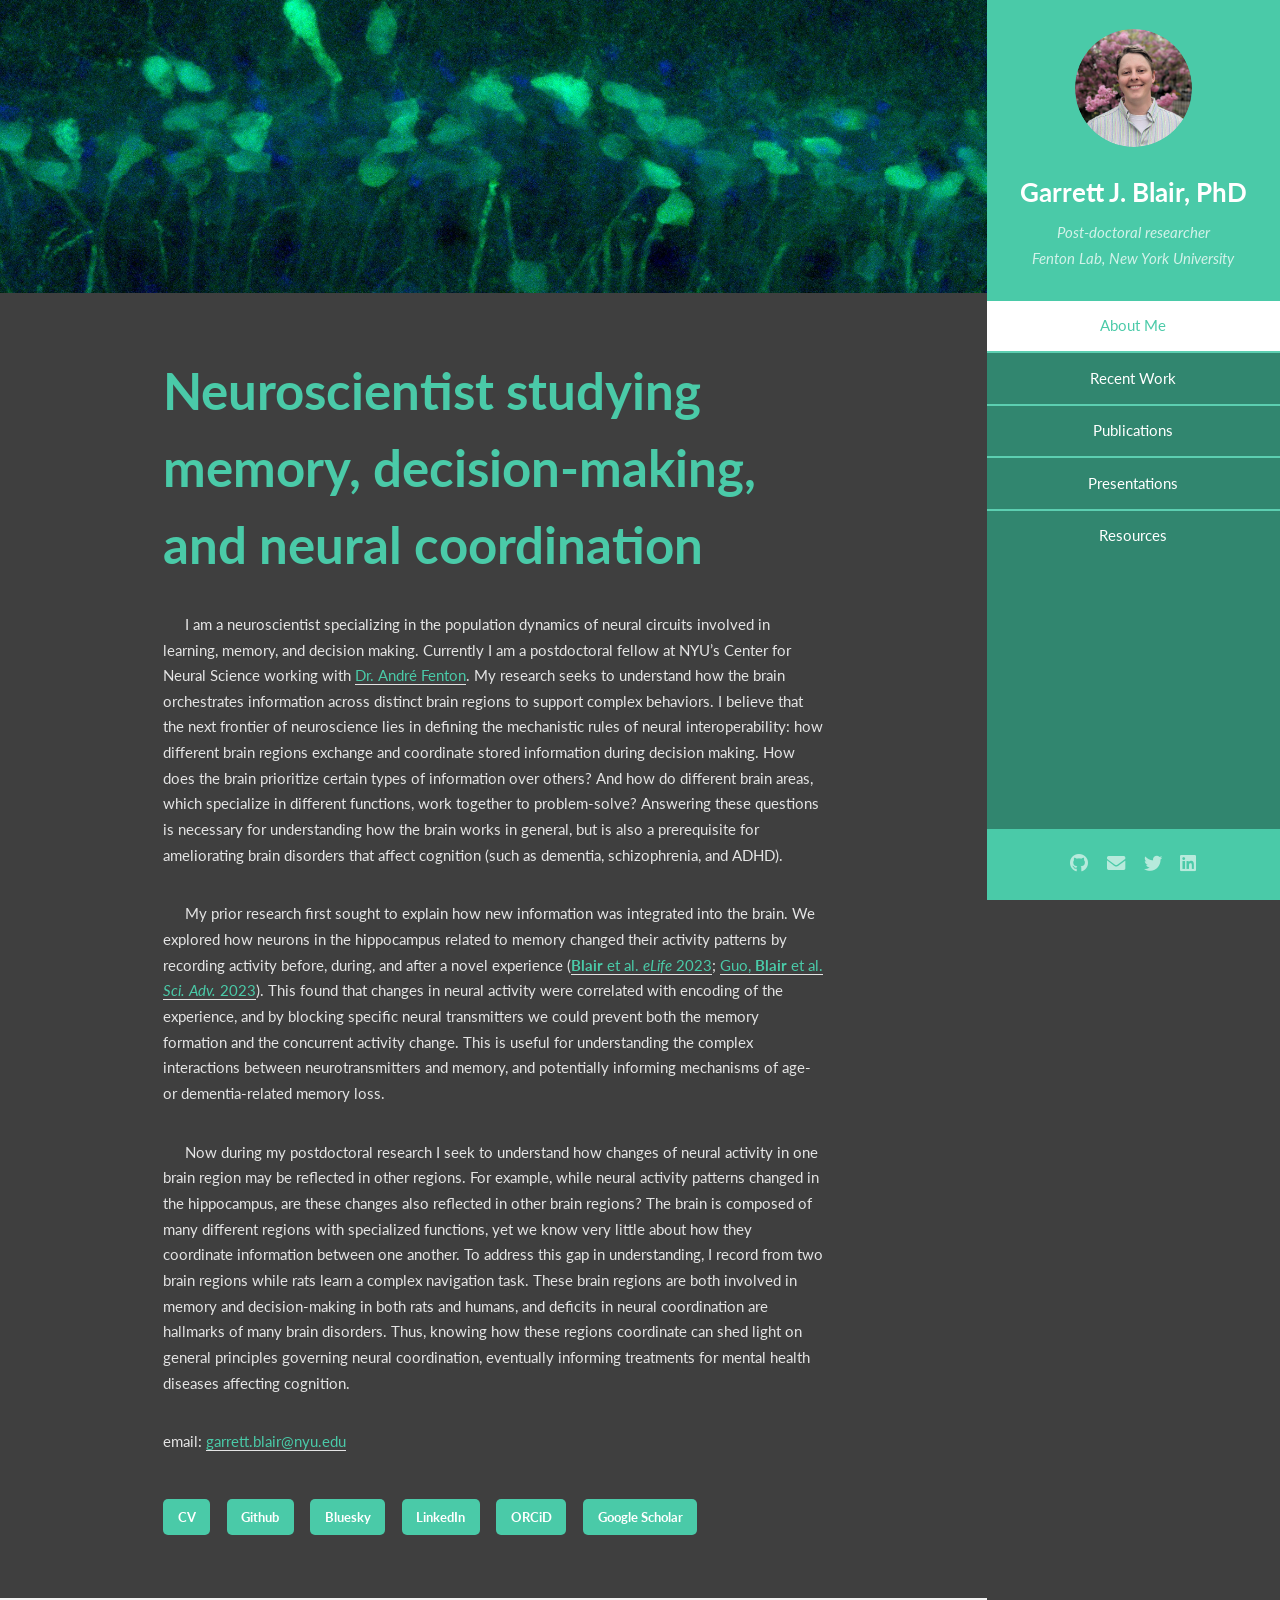
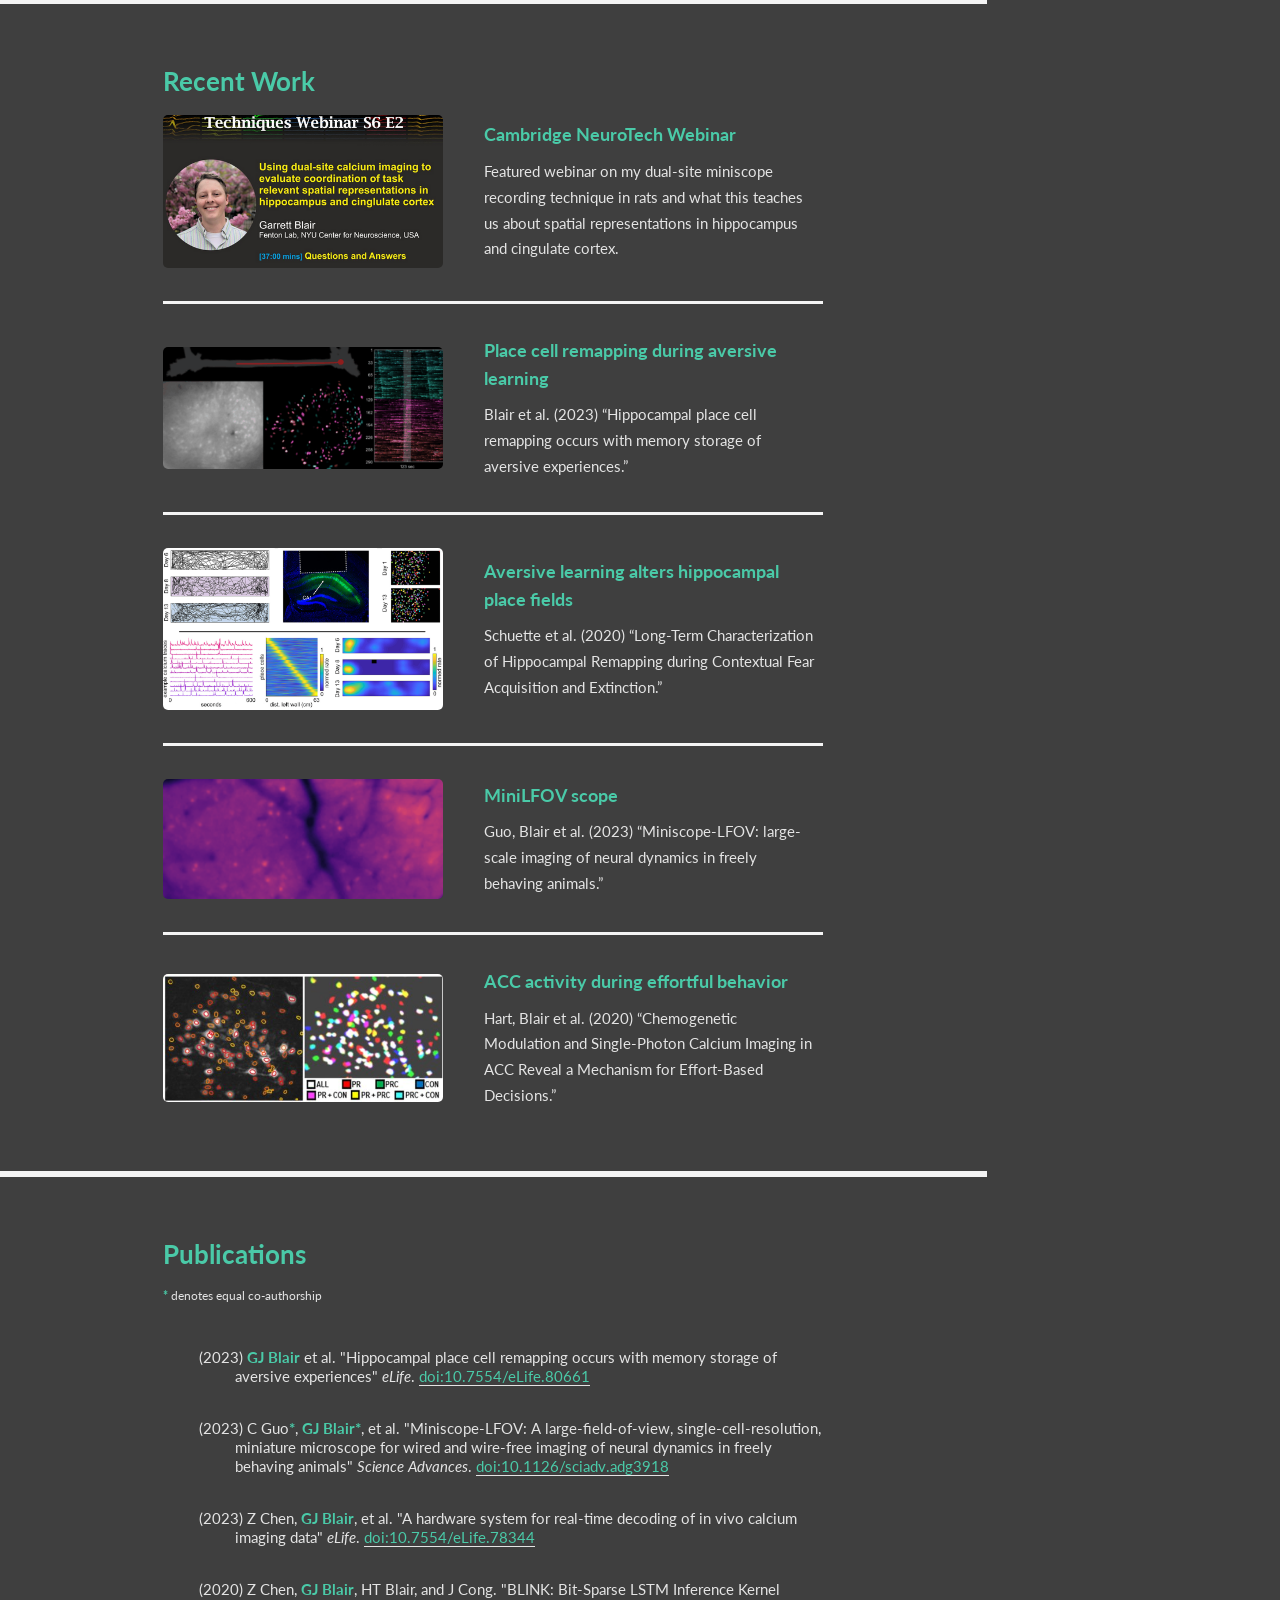
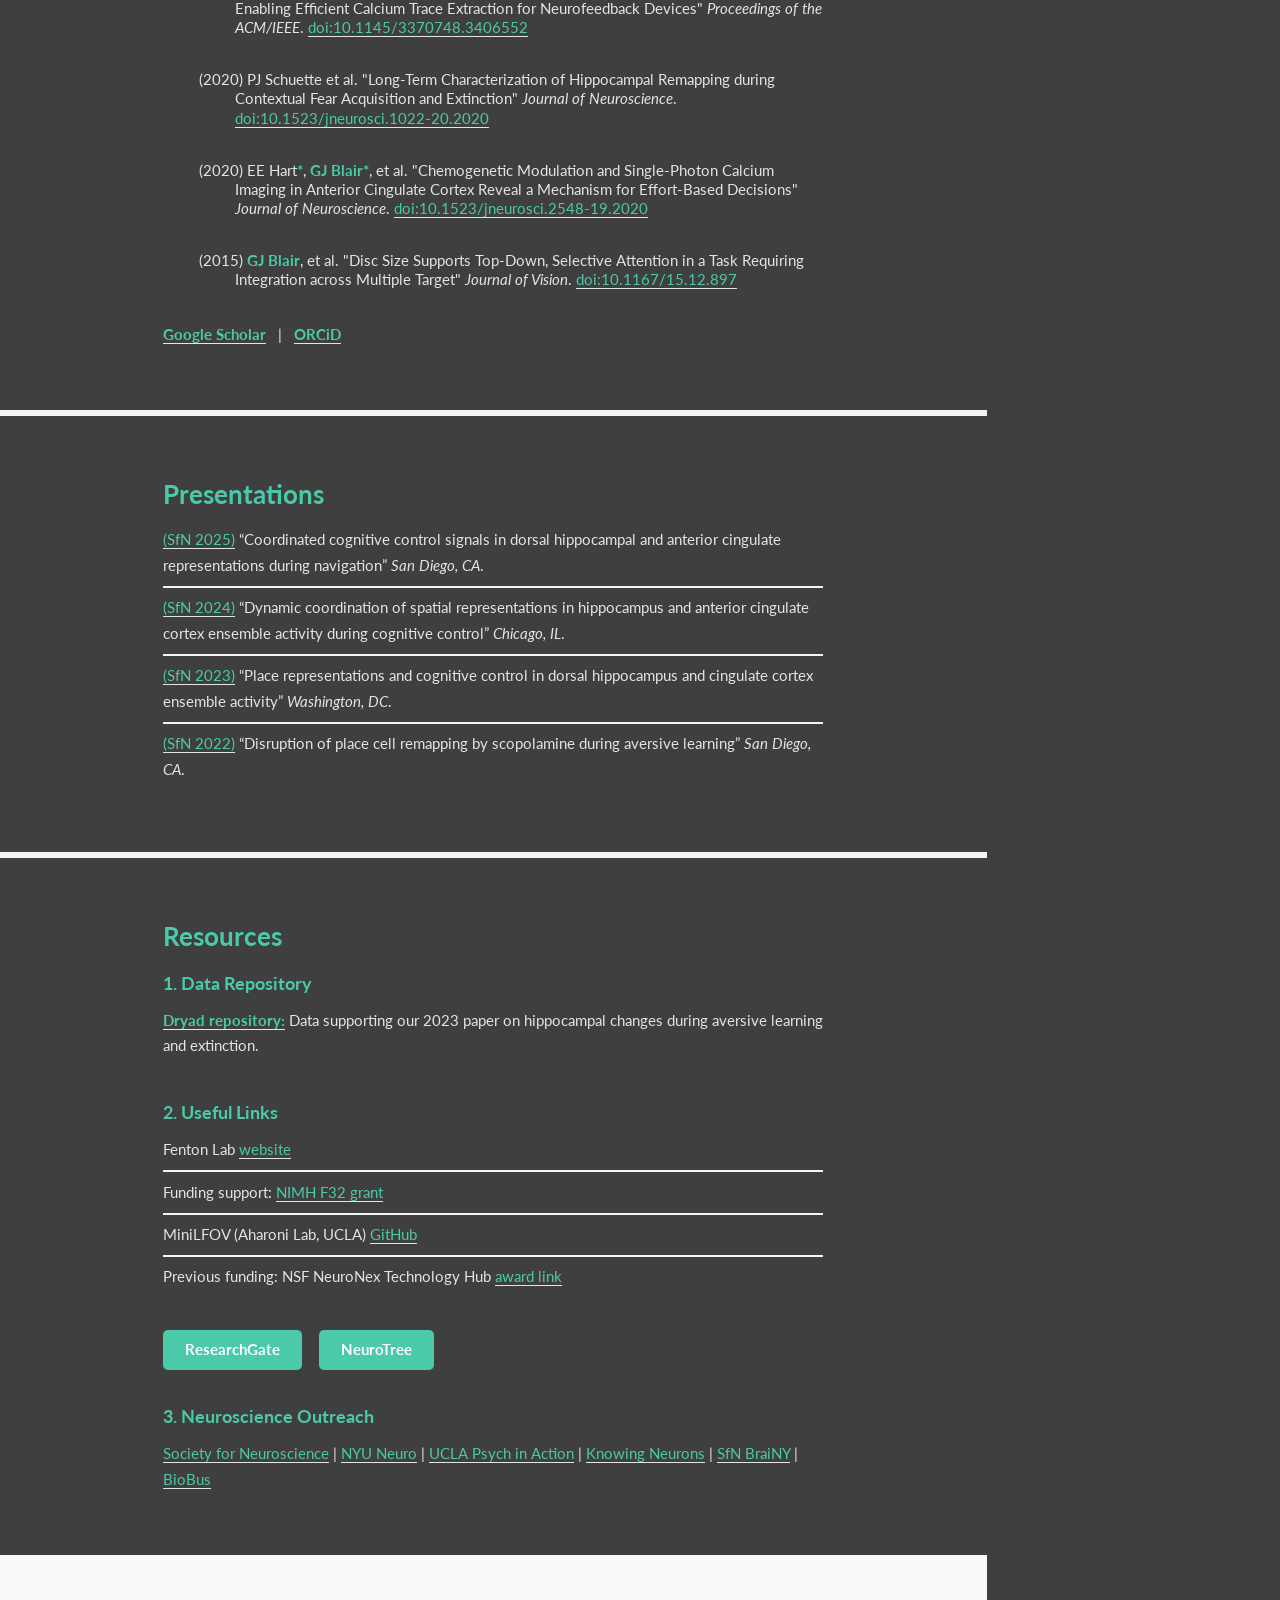
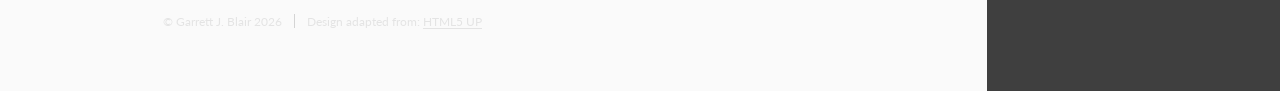
==== index.html @ a1fad5c3 "Updated into section" ====
<!DOCTYPE HTML>
<!--
	Read Only by HTML5 UP
	html5up.net | @ajlkn
	Free for personal and commercial use under the CCA 3.0 license (html5up.net/license)
-->
<html>
	<head>
		<title>Garrett Blair</title>
		<meta charset="utf-8" />
		<meta name="viewport" content="width=device-width, initial-scale=1, user-scalable=no" />
		<link rel="shortcut icon" type="image/png" href="images/favs/favicon.png" />
		<link rel="stylesheet" href="assets/css/main.css" />
		<script async src="https://www.googletagmanager.com/gtag/js?id=G-YWKSNGBS6G"></script>
		<script>
			window.dataLayer = window.dataLayer || [];
			function gtag() { dataLayer.push(arguments); }
			gtag('js', new Date());
			gtag('config', 'G-YWKSNGBS6G');
		</script>
        <style>
            body { background-color: #000000 !important; }
            nav { background-color: #31866f !important; }
            #wrapper { background-color: #3f3f3f !important; }
            body, p, li { color: #e4e4e4; } /* body text */
            /* a { color: #42b394; }  links */
            strong, b, a { color: #4acaa8; }  /* bolds */
            h1, h2, h3, h4, h5, h6 { color: #4acaa8; }  /* headings */
        </style>
	</head>
	<body class="is-preload">

		<!-- Header -->
			<section id="header">
				<header>
					<span class="image avatar"><img src="images/GB portrait 2024.jpg" alt="Garrett Blair portrait" /></span>
					<h1 id="logo"><a href="#">Garrett J. Blair, PhD</a></h1>
					<p>Post-doctoral researcher<br />
					Fenton Lab, New York University</p>
				</header>
				<nav id="nav">
					<ul>
						<li><a href="#one" class="active">About Me</a></li>
						<li><a href="#two">Recent Work</a></li>
						<li><a href="#three">Publications</a></li>
						<li><a href="#four">Presentations</a></li>
						<li><a href="#five">Resources</a></li>
					</ul>
				</nav>
				<footer>
					<ul class="icons">
						<li><a rel="me" href="https://github.com/GarrettBlair" class="icon brands fa-github"><span class="label">Github</span></a></li>
						<li><a rel="me" href="mailto:garrett.blair@nyu.edu" class="icon solid fa-envelope"><span class="label">Email</span></a></li>
						<li><a rel="me" href="https://bsky.app/profile/garrettblair.bsky.social" class="icon brands fa-twitter"><span class="label">Bluesky</span></a></li>
						<li><a rel="me" href="https://www.linkedin.com/in/garrett-blair-98323949/" class="icon brands fa-linkedin"><span class="label">LinkedIn</span></a></li>
					</ul>
				</footer>
			</section>

		<!-- Wrapper -->
			<div id="wrapper">
				<!-- Main -->
					<div id="main">
						<!-- One -->
							<section id="zero">
								<div class="image main" data-position="center">
									<img src="images/bg_mobile.jpg" alt="pretty histo image" />
								</div>
								<div class="container", id="one">
									<header class="major">
										<h2>Neuroscientist studying memory, decision-making, and neural coordination</h2>
									</header>
									<!-- <p>
										I am a postdoctoral fellow at NYU’s Center for Neural Science working with
										<a href="https://as.nyu.edu/faculty/andre-fenton.html">Dr. Andr&eacute; Fenton</a>.
										I received a B.S. in Cognitive Science and a B.A. in Spanish Literature from UC Irvine in 2015.
										I then earned my PhD in Psychology from UCLA (2021) working with
										<a href="https://www.psych.ucla.edu/faculty-page/tadblair/">Dr. Tad Blair</a>,
										where I pioneered calcium imaging applications in hippocampus
										(<a target="_blank" href="https://doi.org/10.7554/eLife.80661"><b>Blair</b> et al. <em>eLife</em> 2023</a>;
										<a target="_blank" href="https://doi.org/10.1126/sciadv.adg3918">Guo, <b>Blair</b> et al. <em>Sci. Adv.</em> 2023</a>)
										and anterior cingulate cortex
										(<a target="_blank" href="https://doi.org/10.1523/jneurosci.2548-19.2020">Hart, <b>Blair</b> et al. <em>JNeuro.</em> 2020</a>)
										of freely behaving rats to study learning, memory, and decision-making.
									</p>
									<p>
										During postdoctoral research, I study how the hippocampus and cingulate cortex collectively
										represent task-relevant information by recording from both regions during spatial navigation tasks.
										Current research is supported by my <a href="https://reporter.nih.gov/search/H2fOeGnAIU-FCxfvUIRiIA/projects" target="_blank">NIH F32 NRSA</a> fellowship.
										Outside the lab, I enjoy cooking with my wife, exploring New York on walks with our dog,
										video games, hip-hop, and sci-fi.
									</p> -->
									<p>
										&emsp;&emsp;I am a neuroscientist specializing in the population dynamics of neural circuits involved in learning, memory, and decision making. 
										Currently I am a postdoctoral fellow at NYU’s Center for Neural Science working with
										<a href="https://as.nyu.edu/faculty/andre-fenton.html">Dr. Andr&eacute; Fenton</a>. 
										My research seeks to understand how the brain orchestrates information across distinct brain regions to support complex behaviors. 
										I believe that the next frontier of neuroscience lies in defining the mechanistic rules of neural interoperability: 
										how different brain regions exchange and coordinate stored information during decision making. 
										How does the brain prioritize certain types of information over others? And how do different brain areas, which specialize in different functions, 
										work together to problem-solve? Answering these questions is necessary for understanding how the brain works in general, 
										but is also a prerequisite for ameliorating brain disorders that affect cognition (such as dementia, schizophrenia, and ADHD). 
									</p>
									<p>
										&emsp;&emsp;My prior research first sought to explain how new information was integrated into the brain. 
										We explored how neurons in the hippocampus related to memory changed their activity patterns by recording activity before, during, 
										and after a novel experience (<a target="_blank" href="https://doi.org/10.7554/eLife.80661"><b>Blair</b> et al. <em>eLife</em> 2023</a>;
										<a target="_blank" href="https://doi.org/10.1126/sciadv.adg3918">Guo, <b>Blair</b> et al. <em>Sci. Adv.</em> 2023</a>). 
										This found that changes in neural activity were correlated with encoding of the experience, 
										and by blocking specific neural transmitters we could prevent both the memory formation and the concurrent activity change. 
										This is useful for understanding the complex interactions between neurotransmitters and memory, and potentially informing mechanisms of age- or dementia-related memory loss.
									</p>
									<p>
										&emsp;&emsp;Now during my postdoctoral research I seek to understand how changes of neural activity in one brain region may be reflected in other regions. 
										For example, while neural activity patterns changed in the hippocampus, are these changes also reflected in other brain regions? 
										The brain is composed of many different regions with specialized functions, yet we know very little about how they coordinate information between one another. 
										To address this gap in understanding, I record from two brain regions while rats learn a complex navigation task. 
										These brain regions are both involved in memory and decision-making in both rats and humans, and deficits in neural coordination are hallmarks of many brain disorders. 
										Thus, knowing how these regions coordinate can shed light on general principles governing neural coordination, 
										eventually informing treatments for mental health diseases affecting cognition.
									</p>
									<p>
                                        <ul class="icons">
                                            <!-- <li><a rel="me" href="https://github.com/GarrettBlair" class="icon brands fa-github"><span class="label">Github</span></a></li> -->
                                            <!-- <li><a rel="me" href="mailto:garrett.blair@nyu.edu" class="icon solid fa-envelope"><span class="label">Email</span></a></li> -->
                                            <!-- <li><a rel="me" href="https://bsky.app/profile/garrettblair.bsky.social" class="icon brands fa-twitter"><span class="label">Bluesky</span></a></li> -->
                                            email:  <a href="mailto:garrett.blair@nyu.edu">garrett.blair@nyu.edu</a>
                                        </ul>
                                        
                                    </p>
									<ul class="actions contact-actions">
										<li><a href="docs/GJB CV.pdf" class="button primary">CV</a></li>
										<li><a href="https://github.com/GarrettBlair" class="button primary">Github</a></li>
										<li><a href="https://bsky.app/profile/garrettblair.bsky.social" class="button primary">Bluesky</a></li>
										<li><a href="https://www.linkedin.com/in/garrett-blair-98323949/" class="button primary">LinkedIn</a></li>
										<li><a href="https://orcid.org/0000-0003-2724-8914" class="button primary">ORCiD</a></li>
										<!-- <li><a href="https://www.researchgate.net/profile/Garrett-Blair-2" class="button primary">ResearchGate</a></li> -->
										<!-- <li><a href="https://neurotree.org/beta/peopleinfo.php?pid=865145" class="button primary">NeuroTree</a></li> -->
                                        <li><a href="https://scholar.google.com/citations?hl=en&user=xh8QoIEAAAAJ" class="button primary">Google Scholar</a></li>
									</ul>
									<p></p>
								</div>
							</section>
						<!-- Two -->
							<section id="two">
								<div class="container">
									<h3>Recent Work</h3>
									<!-- <p>Recent things I've done:</p> -->
									<div class="features">
										<article>
											<a target="_blank" href="https://neurons.cambridgeneurotech.com/webinars/s6e2" class="image"><img src="images/thumbs/CNT_webinar.png" alt="Cambeidge Neuro link" /></a>
											<div class="inner">
												<h4><a target="_blank" href="https://neurons.cambridgeneurotech.com/webinars/s6e2">Cambridge NeuroTech Webinar</a></h4>
												<p>Featured webinar on my dual-site miniscope recording technique in rats and what this teaches us about spatial representations in hippocampus and cingulate cortex.</p>
											</div> <p></p>
										</article>
										<article>
											<a target="_blank" href="https://doi.org/10.7554/eLife.80661" class="image"><img src="images/thumbs/Blair2022_demo.gif" alt="Place cell remapping" /></a>
											<div class="inner">
												<h4><a target="_blank" href="https://doi.org/10.7554/eLife.80661">Place cell remapping during aversive learning</a></h4>
												<p>Blair et al. (2023) “Hippocampal place cell remapping occurs with memory storage of aversive experiences.”</p>
											</div> <p></p>
										</article>
										<article>
											<a target="_blank" href="https://www.jneurosci.org/content/40/43/8329" class="image"><img src="images/thumbs/Schuette 2020.png" alt="Schuette et al. 2020" /></a>
											<div class="inner">
												<h4><a target="_blank" href="https://www.jneurosci.org/content/40/43/8329">Aversive learning alters hippocampal place fields</a></h4>
												<p>Schuette et al. (2020) “Long-Term Characterization of Hippocampal Remapping during Contextual Fear Acquisition and Extinction.”</p>
											</div> <p></p>
										</article>
										<article>
											<a target="_blank" href="https://doi.org/10.1126/sciadv.adg3918" class="image"><img src="images/thumbs/lfov_m2.gif" alt="MiniLFOV scope" /></a>
											<div class="inner">
												<h4><a target="_blank" href="https://doi.org/10.1126/sciadv.adg3918">MiniLFOV scope</a></h4>
												<p>Guo, Blair et al. (2023) “Miniscope-LFOV: large-scale imaging of neural dynamics in freely behaving animals.”</p>
											</div> <p></p>
										</article>
										<article>
											<a target="_blank" href="https://www.jneurosci.org/content/40/29/5628" class="image"><img src="images/thumbs/Hart2020.jpg" alt="ACC example image" /></a>
											<div class="inner">
												<h4><a target="_blank" href="https://www.jneurosci.org/content/40/29/5628">ACC activity during effortful behavior</a></h4>
												<p>Hart, Blair et al. (2020) “Chemogenetic Modulation and Single-Photon Calcium Imaging in ACC Reveal a Mechanism for Effort-Based Decisions.”</p>
											</div>
										</article>
									</div>
								</div>
							</section>
						<!-- Three -->
							<section id="three">
								<div class="container">
									<h3>Publications</h3>
									<p><sup><b>*</b> denotes equal co-authorship</sup></p>
									<div class="hangingindent">
										<p class="hangingindent">(2023) <b>GJ Blair</b> et al. "Hippocampal place cell remapping occurs with memory storage of aversive experiences" <em>eLife</em>. <a target="_blank" href="https://doi.org/10.7554/eLife.80661">doi:10.7554/eLife.80661</a></p>
										<p class="hangingindent">(2023) C Guo<b>*</b>, <b>GJ Blair*</b>, et al. "Miniscope-LFOV: A large-field-of-view, single-cell-resolution, miniature microscope for wired and wire-free imaging of neural dynamics in freely behaving animals" <em>Science Advances</em>. <a target="_blank" href="https://doi.org/10.1126/sciadv.adg3918">doi:10.1126/sciadv.adg3918</a></p>
										<p class="hangingindent">(2023) Z Chen, <b>GJ Blair</b>, et al. "A hardware system for real-time decoding of in vivo calcium imaging data" <em>eLife</em>. <a target="_blank" href="https://doi.org/10.7554/eLife.78344">doi:10.7554/eLife.78344</a></p>
										<p class="hangingindent">(2020) Z Chen, <b>GJ Blair</b>, HT Blair, and J Cong. "BLINK: Bit-Sparse LSTM Inference Kernel Enabling Efficient Calcium Trace Extraction for Neurofeedback Devices" <em>Proceedings of the ACM/IEEE</em>. <a target="_blank" href="https://doi.org/10.1145/3370748.3406552">doi:10.1145/3370748.3406552</a></p>
										<p class="hangingindent">(2020) PJ Schuette et al. "Long-Term Characterization of Hippocampal Remapping during Contextual Fear Acquisition and Extinction" <em>Journal of Neuroscience</em>. <a target="_blank" href="https://doi.org/10.1523/jneurosci.1022-20.2020">doi:10.1523/jneurosci.1022-20.2020</a></p>
										<p class="hangingindent">(2020) EE Hart<b>*</b>, <b>GJ Blair*</b>, et al. "Chemogenetic Modulation and Single-Photon Calcium Imaging in Anterior Cingulate Cortex Reveal a Mechanism for Effort-Based Decisions" <em>Journal of Neuroscience</em>. <a target="_blank" href="https://doi.org/10.1523/jneurosci.2548-19.2020">doi:10.1523/jneurosci.2548-19.2020</a></p>
										<p class="hangingindent">(2015) <b>GJ Blair</b>, et al. "Disc Size Supports Top-Down, Selective Attention in a Task Requiring Integration across Multiple Target" <em>Journal of Vision</em>. <a target="_blank" href="https://doi.org/10.1167/15.12.897">doi:10.1167/15.12.897</a></p>
									</div>
									<p>
										<a target="_blank" href="https://scholar.google.com/citations?hl=en&user=xh8QoIEAAAAJ&view_op=list_works&authuser=1&sortby=pubdate"><b>Google Scholar</b></a>
										&nbsp;&nbsp;|&nbsp;&nbsp;
										<a target="_blank" href="https://orcid.org/0000-0003-2724-8914"><b>ORCiD</b></a>
									</p>
								</div>
							</section>
						<!-- Four -->
							<section id="four">
								<div class="container">
									<h3>Presentations</h3>
									<ul class="alt">
										<li><a target="_blank" href="images/fulls/SfN2025.png">(SfN 2025)</a> “Coordinated cognitive control signals in dorsal hippocampal and anterior cingulate representations during navigation” <em>San Diego, CA</em>.</li>
										<li><a target="_blank" href="images/fulls/SfN2024.png">(SfN 2024)</a> “Dynamic coordination of spatial representations in hippocampus and anterior cingulate cortex ensemble activity during cognitive control” <em>Chicago, IL</em>.</li>
										<li><a target="_blank" href="images/fulls/SfN2023.png">(SfN 2023)</a> “Place representations and cognitive control in dorsal hippocampus and cingulate cortex ensemble activity” <em>Washington, DC</em>.</li>
										<li><a target="_blank" href="images/fulls/SfN2022.png">(SfN 2022)</a> “Disruption of place cell remapping by scopolamine during aversive learning” <em>San Diego, CA</em>.</li>
									</ul>
								</div>
							</section>
						<!-- Five -->
							<section id="five">
								<div class="container">
									<h3>Resources</h3>
									<h4>1. Data Repository</h4>
									<ul class="alt">
										<li><a href="https://datadryad.org/dataset/doi:10.5068/D1ZT2S"><b>Dryad repository:</b></a> Data supporting our 2023 paper on hippocampal changes during aversive learning and extinction.</li>
									</ul>
									<h4>2. Useful Links</h4>
									<ul class="alt">
										<li>Fenton Lab <a href="http://www.fentonlab.com/">website</a></li>
										<li>Funding support: <a href="https://reporter.nih.gov/search/H2fOeGnAIU-FCxfvUIRiIA/projects">NIMH F32 grant</a></li>
										<li>MiniLFOV (Aharoni Lab, UCLA) <a href="https://github.com/Aharoni-Lab/Miniscope-LFOV">GitHub</a> </li>
										<li>Previous funding: NSF NeuroNex Technology Hub <a href="https://nsf.gov/awardsearch/showAward?AWD_ID=1707408">award link</a></li>
									</ul>
									<ul class="actions">
                                        <li><a href="https://www.researchgate.net/profile/Garrett-Blair-2" class="button primary">ResearchGate</a></li>
                                        <li><a href="https://neurotree.org/beta/peopleinfo.php?pid=865145" class="button primary">NeuroTree</a></li>
                                    </ul>
                                    <h4>3. Neuroscience Outreach</h4>
									<p>
										<a href="https://www.sfn.org/">Society for Neuroscience</a> |
                                        <a href="https://med.nyu.edu/departments-institutes/neuroscience/neuroscience-institute-the-community/public-outreach-science-education">NYU Neuro</a> |
										<a href="https://www.psychologyinaction.org/">UCLA Psych in Action</a> |
										<a href="https://knowingneurons.com/">Knowing Neurons</a> |
										<a href="https://www.comebebrainy.com/">SfN BraiNY</a> |
										<a href="https://www.biobus.org/events/">BioBus</a>
									</p>
                                </div>
							</section>
					</div>
				<!-- Footer -->
					<section id="footer">
						<div class="container">
							<ul class="copyright">
								<li>&copy; Garrett J. Blair 2026</li><li>Design adapted from: <a href="http://html5up.net">HTML5 UP</a></li>
							</ul>
						</div>
					</section>
			</div>
		<!-- Scripts -->
			<script src="assets/js/jquery.min.js"></script>
			<script src="assets/js/jquery.scrollex.min.js"></script>
			<script src="assets/js/jquery.scrolly.min.js"></script>
			<script src="assets/js/browser.min.js"></script>
			<script src="assets/js/breakpoints.min.js"></script>
			<script src="assets/js/util.js"></script>
			<script src="assets/js/main.js"></script>

	</body>
</html>
---- assets/css/main.css ----
@import url("fontawesome-all.min.css");
@import url("https://fonts.googleapis.com/css?family=Lato:400,400italic,700,700italic|Source+Code+Pro:400");

/*
	Read Only by HTML5 UP
	html5up.net | @ajlkn
	Free for personal and commercial use under the CCA 3.0 license (html5up.net/license)
*/

html, body, div, span, applet, object,
iframe, h1, h2, h3, h4, h5, h6, p, blockquote,
pre, a, abbr, acronym, address, big, cite,
code, del, dfn, em, img, ins, kbd, q, s, samp,
small, strike, strong, sub, sup, tt, var, b,
u, i, center, dl, dt, dd, ol, ul, li, fieldset,
form, label, legend, table, caption, tbody,
tfoot, thead, tr, th, td, article, aside,
canvas, details, embed, figure, figcaption,
footer, header, hgroup, menu, nav, output, ruby,
section, summary, time, mark, audio, video {
	margin: 0;
	padding: 0;
	border: 0;
	font-size: 100%;
	font: inherit;
	vertical-align: baseline;}

article, aside, details, figcaption, figure,
footer, header, hgroup, menu, nav, section {
	display: block;}

body {
	line-height: 1;
}

ol, ul {
	list-style: none;
}

blockquote, q {
	quotes: none;
}

	blockquote:before, blockquote:after, q:before, q:after {
		content: '';
		content: none;
	}

table {
	border-collapse: collapse;
	border-spacing: 0;
}

body {
	-webkit-text-size-adjust: none;
}

mark {
	background-color: transparent;
	color: inherit;
}

input::-moz-focus-inner {
	border: 0;
	padding: 0;
}

input, select, textarea {
	-moz-appearance: none;
	-webkit-appearance: none;
	-ms-appearance: none;
	appearance: none;
}

/* Basic */

	html {
		box-sizing: border-box;
	}

	*, *:before, *:after {
		box-sizing: inherit;
	}

	body {
		background: #fff;
	}

		body.is-preload *, body.is-preload *:before, body.is-preload *:after {
			-moz-animation: none !important;
			-webkit-animation: none !important;
			-ms-animation: none !important;
			animation: none !important;
			-moz-transition: none !important;
			-webkit-transition: none !important;
			-ms-transition: none !important;
			transition: none !important;
		}

	body, input, select, textarea {
		color: #888;
		font-family: "Lato", sans-serif;
		font-size: 16pt;
		font-weight: 400;
		line-height: 1.75em;
	}

	a {
		-moz-transition: color 0.2s ease-in-out, border-color 0.2s ease-in-out;
		-webkit-transition: color 0.2s ease-in-out, border-color 0.2s ease-in-out;
		-ms-transition: color 0.2s ease-in-out, border-color 0.2s ease-in-out;
		transition: color 0.2s ease-in-out, border-color 0.2s ease-in-out;
		border-bottom: solid 1px #e4e4e4;
		color: inherit;
		text-decoration: none;
	}

		a:hover {
			border-bottom-color: transparent;
			color: #4acaa8 !important;
		}

	strong, b {
		color: #777;
		font-weight: 700;
	}

	em, i {
		font-style: italic;
	}

	p {
		margin: 0 0 2.25em 0;
	}

	h1, h2, h3, h4, h5, h6 {
		color: #777;
		font-weight: 700;
		line-height: 1em;
		margin: 0 0 0.5625em 0;
	}

		h1 a, h2 a, h3 a, h4 a, h5 a, h6 a {
			border: 0;
			color: inherit;
			text-decoration: none;
		}

	h2 {
		font-size: 2em;
		line-height: 1.5em;
	}

	h3 {
		font-size: 1.75em;
		line-height: 1.5em;
	}

	h4 {
		font-size: 1.25em;
		line-height: 1.5em;
	}

	h5 {
		font-size: 0.9em;
		line-height: 1.5em;
	}

	h6 {
		font-size: 0.7em;
		line-height: 1.5em;
	}

	sub {
		font-size: 0.8em;
		position: relative;
		top: 0.5em;
	}

	sup {
		font-size: 0.8em;
		position: relative;
		top: -0.5em;
	}

	hr {
		border: 0;
		border-bottom: solid 2px #f4f4f4;
		margin: 2.25em 0;
	}

		hr.major {
			margin: 3.375em 0;
		}

	blockquote {
		border-left: solid 8px #e4e4e4;
		font-style: italic;
		margin: 0 0 2.25em 0;
		padding: 0.5em 0 0.5em 2em;
	}

	code {
		background: #555;
		border-radius: 5px;
		color: #fff;
		font-family: "Source Code Pro", monospace;
		font-size: 0.9em;
		margin: 0 0.25em;
		padding: 0.25em 0.65em;
	}

	pre {
		font-family: "Source Code Pro", monospace;
		font-size: 0.9em;
		margin: 0 0 2.25em 0;
	}

		pre code {
			-webkit-overflow-scrolling: touch;
			display: block;
			line-height: 1.5em;
			overflow-x: auto;
			padding: 1em 1.5em;
		}

	.align-left {
		text-align: left;
	}

	.align-center {
		text-align: center;
	}

	.align-right {
		text-align: right;
	}

/* Row */

	.row {
		display: flex;
		flex-wrap: wrap;
		box-sizing: border-box;
		align-items: stretch;
	}

		.row > * {
			box-sizing: border-box;
		}

		.row.gtr-uniform > * > :last-child {
			margin-bottom: 0;
		}

		.row.aln-left {
			justify-content: flex-start;
		}

		.row.aln-center {
			justify-content: center;
		}

		.row.aln-right {
			justify-content: flex-end;
		}

		.row.aln-top {
			align-items: flex-start;
		}

		.row.aln-middle {
			align-items: center;
		}

		.row.aln-bottom {
			align-items: flex-end;
		}

		.row > .imp {
			order: -1;
		}

		.row > .col-1 {
			width: 8.33333%;
		}

		.row > .off-1 {
			margin-left: 8.33333%;
		}

		.row > .col-2 {
			width: 16.66667%;
		}

		.row > .off-2 {
			margin-left: 16.66667%;
		}

		.row > .col-3 {
			width: 25%;
		}

		.row > .off-3 {
			margin-left: 25%;
		}

		.row > .col-4 {
			width: 33.33333%;
		}

		.row > .off-4 {
			margin-left: 33.33333%;
		}

		.row > .col-5 {
			width: 41.66667%;
		}

		.row > .off-5 {
			margin-left: 41.66667%;
		}

		.row > .col-6 {
			width: 50%;
		}

		.row > .off-6 {
			margin-left: 50%;
		}

		.row > .col-7 {
			width: 58.33333%;
		}

		.row > .off-7 {
			margin-left: 58.33333%;
		}

		.row > .col-8 {
			width: 66.66667%;
		}

		.row > .off-8 {
			margin-left: 66.66667%;
		}

		.row > .col-9 {
			width: 75%;
		}

		.row > .off-9 {
			margin-left: 75%;
		}

		.row > .col-10 {
			width: 83.33333%;
		}

		.row > .off-10 {
			margin-left: 83.33333%;
		}

		.row > .col-11 {
			width: 91.66667%;
		}

		.row > .off-11 {
			margin-left: 91.66667%;
		}

		.row > .col-12 {
			width: 100%;
		}

		.row > .off-12 {
			margin-left: 100%;
		}

		.row.gtr-0 {
			margin-top: 0;
			margin-left: 0em;
		}

			.row.gtr-0 > * {
				padding: 0 0 0 0em;
			}

			.row.gtr-0.gtr-uniform {
				margin-top: 0em;
			}

				.row.gtr-0.gtr-uniform > * {
					padding-top: 0em;
				}

		.row.gtr-25 {
			margin-top: 0;
			margin-left: -0.5em;
		}

			.row.gtr-25 > * {
				padding: 0 0 0 0.5em;
			}

			.row.gtr-25.gtr-uniform {
				margin-top: -0.5em;
			}

				.row.gtr-25.gtr-uniform > * {
					padding-top: 0.5em;
				}

		.row.gtr-50 {
			margin-top: 0;
			margin-left: -1em;
		}

			.row.gtr-50 > * {
				padding: 0 0 0 1em;
			}

			.row.gtr-50.gtr-uniform {
				margin-top: -1em;
			}

				.row.gtr-50.gtr-uniform > * {
					padding-top: 1em;
				}

		.row {
			margin-top: 0;
			margin-left: -2em;
		}

			.row > * {
				padding: 0 0 0 2em;
			}

			.row.gtr-uniform {
				margin-top: -2em;
			}

				.row.gtr-uniform > * {
					padding-top: 2em;
				}

		.row.gtr-150 {
			margin-top: 0;
			margin-left: -3em;
		}

			.row.gtr-150 > * {
				padding: 0 0 0 3em;
			}

			.row.gtr-150.gtr-uniform {
				margin-top: -3em;
			}

				.row.gtr-150.gtr-uniform > * {
					padding-top: 3em;
				}

		.row.gtr-200 {
			margin-top: 0;
			margin-left: -4em;
		}

			.row.gtr-200 > * {
				padding: 0 0 0 4em;
			}

			.row.gtr-200.gtr-uniform {
				margin-top: -4em;
			}

				.row.gtr-200.gtr-uniform > * {
					padding-top: 4em;
				}

		@media screen and (max-width: 1680px) {

			.row {
				display: flex;
				flex-wrap: wrap;
				box-sizing: border-box;
				align-items: stretch;
			}

				.row > * {
					box-sizing: border-box;
				}

				.row.gtr-uniform > * > :last-child {
					margin-bottom: 0;
				}

				.row.aln-left {
					justify-content: flex-start;
				}

				.row.aln-center {
					justify-content: center;
				}

				.row.aln-right {
					justify-content: flex-end;
				}

				.row.aln-top {
					align-items: flex-start;
				}

				.row.aln-middle {
					align-items: center;
				}

				.row.aln-bottom {
					align-items: flex-end;
				}

				.row > .imp-xlarge {
					order: -1;
				}

				.row > .col-1-xlarge {
					width: 8.33333%;
				}

				.row > .off-1-xlarge {
					margin-left: 8.33333%;
				}

				.row > .col-2-xlarge {
					width: 16.66667%;
				}

				.row > .off-2-xlarge {
					margin-left: 16.66667%;
				}

				.row > .col-3-xlarge {
					width: 25%;
				}

				.row > .off-3-xlarge {
					margin-left: 25%;
				}

				.row > .col-4-xlarge {
					width: 33.33333%;
				}

				.row > .off-4-xlarge {
					margin-left: 33.33333%;
				}

				.row > .col-5-xlarge {
					width: 41.66667%;
				}

				.row > .off-5-xlarge {
					margin-left: 41.66667%;
				}

				.row > .col-6-xlarge {
					width: 50%;
				}

				.row > .off-6-xlarge {
					margin-left: 50%;
				}

				.row > .col-7-xlarge {
					width: 58.33333%;
				}

				.row > .off-7-xlarge {
					margin-left: 58.33333%;
				}

				.row > .col-8-xlarge {
					width: 66.66667%;
				}

				.row > .off-8-xlarge {
					margin-left: 66.66667%;
				}

				.row > .col-9-xlarge {
					width: 75%;
				}

				.row > .off-9-xlarge {
					margin-left: 75%;
				}

				.row > .col-10-xlarge {
					width: 83.33333%;
				}

				.row > .off-10-xlarge {
					margin-left: 83.33333%;
				}

				.row > .col-11-xlarge {
					width: 91.66667%;
				}

				.row > .off-11-xlarge {
					margin-left: 91.66667%;
				}

				.row > .col-12-xlarge {
					width: 100%;
				}

				.row > .off-12-xlarge {
					margin-left: 100%;
				}

				.row.gtr-0 {
					margin-top: 0;
					margin-left: 0em;
				}

					.row.gtr-0 > * {
						padding: 0 0 0 0em;
					}

					.row.gtr-0.gtr-uniform {
						margin-top: 0em;
					}

						.row.gtr-0.gtr-uniform > * {
							padding-top: 0em;
						}

				.row.gtr-25 {
					margin-top: 0;
					margin-left: -0.5em;
				}

					.row.gtr-25 > * {
						padding: 0 0 0 0.5em;
					}

					.row.gtr-25.gtr-uniform {
						margin-top: -0.5em;
					}

						.row.gtr-25.gtr-uniform > * {
							padding-top: 0.5em;
						}

				.row.gtr-50 {
					margin-top: 0;
					margin-left: -1em;
				}

					.row.gtr-50 > * {
						padding: 0 0 0 1em;
					}

					.row.gtr-50.gtr-uniform {
						margin-top: -1em;
					}

						.row.gtr-50.gtr-uniform > * {
							padding-top: 1em;
						}

				.row {
					margin-top: 0;
					margin-left: -2em;
				}

					.row > * {
						padding: 0 0 0 2em;
					}

					.row.gtr-uniform {
						margin-top: -2em;
					}

						.row.gtr-uniform > * {
							padding-top: 2em;
						}

				.row.gtr-150 {
					margin-top: 0;
					margin-left: -3em;
				}

					.row.gtr-150 > * {
						padding: 0 0 0 3em;
					}

					.row.gtr-150.gtr-uniform {
						margin-top: -3em;
					}

						.row.gtr-150.gtr-uniform > * {
							padding-top: 3em;
						}

				.row.gtr-200 {
					margin-top: 0;
					margin-left: -4em;
				}

					.row.gtr-200 > * {
						padding: 0 0 0 4em;
					}

					.row.gtr-200.gtr-uniform {
						margin-top: -4em;
					}

						.row.gtr-200.gtr-uniform > * {
							padding-top: 4em;
						}

		}

		@media screen and (max-width: 1280px) {

			.row {
				display: flex;
				flex-wrap: wrap;
				box-sizing: border-box;
				align-items: stretch;
			}

				.row > * {
					box-sizing: border-box;
				}

				.row.gtr-uniform > * > :last-child {
					margin-bottom: 0;
				}

				.row.aln-left {
					justify-content: flex-start;
				}

				.row.aln-center {
					justify-content: center;
				}

				.row.aln-right {
					justify-content: flex-end;
				}

				.row.aln-top {
					align-items: flex-start;
				}

				.row.aln-middle {
					align-items: center;
				}

				.row.aln-bottom {
					align-items: flex-end;
				}

				.row > .imp-large {
					order: -1;
				}

				.row > .col-1-large {
					width: 8.33333%;
				}

				.row > .off-1-large {
					margin-left: 8.33333%;
				}

				.row > .col-2-large {
					width: 16.66667%;
				}

				.row > .off-2-large {
					margin-left: 16.66667%;
				}

				.row > .col-3-large {
					width: 25%;
				}

				.row > .off-3-large {
					margin-left: 25%;
				}

				.row > .col-4-large {
					width: 33.33333%;
				}

				.row > .off-4-large {
					margin-left: 33.33333%;
				}

				.row > .col-5-large {
					width: 41.66667%;
				}

				.row > .off-5-large {
					margin-left: 41.66667%;
				}

				.row > .col-6-large {
					width: 50%;
				}

				.row > .off-6-large {
					margin-left: 50%;
				}

				.row > .col-7-large {
					width: 58.33333%;
				}

				.row > .off-7-large {
					margin-left: 58.33333%;
				}

				.row > .col-8-large {
					width: 66.66667%;
				}

				.row > .off-8-large {
					margin-left: 66.66667%;
				}

				.row > .col-9-large {
					width: 75%;
				}

				.row > .off-9-large {
					margin-left: 75%;
				}

				.row > .col-10-large {
					width: 83.33333%;
				}

				.row > .off-10-large {
					margin-left: 83.33333%;
				}

				.row > .col-11-large {
					width: 91.66667%;
				}

				.row > .off-11-large {
					margin-left: 91.66667%;
				}

				.row > .col-12-large {
					width: 100%;
				}

				.row > .off-12-large {
					margin-left: 100%;
				}

				.row.gtr-0 {
					margin-top: 0;
					margin-left: 0em;
				}

					.row.gtr-0 > * {
						padding: 0 0 0 0em;
					}

					.row.gtr-0.gtr-uniform {
						margin-top: 0em;
					}

						.row.gtr-0.gtr-uniform > * {
							padding-top: 0em;
						}

				.row.gtr-25 {
					margin-top: 0;
					margin-left: -0.375em;
				}

					.row.gtr-25 > * {
						padding: 0 0 0 0.375em;
					}

					.row.gtr-25.gtr-uniform {
						margin-top: -0.375em;
					}

						.row.gtr-25.gtr-uniform > * {
							padding-top: 0.375em;
						}

				.row.gtr-50 {
					margin-top: 0;
					margin-left: -0.75em;
				}

					.row.gtr-50 > * {
						padding: 0 0 0 0.75em;
					}

					.row.gtr-50.gtr-uniform {
						margin-top: -0.75em;
					}

						.row.gtr-50.gtr-uniform > * {
							padding-top: 0.75em;
						}

				.row {
					margin-top: 0;
					margin-left: -1.5em;
				}

					.row > * {
						padding: 0 0 0 1.5em;
					}

					.row.gtr-uniform {
						margin-top: -1.5em;
					}

						.row.gtr-uniform > * {
							padding-top: 1.5em;
						}

				.row.gtr-150 {
					margin-top: 0;
					margin-left: -2.25em;
				}

					.row.gtr-150 > * {
						padding: 0 0 0 2.25em;
					}

					.row.gtr-150.gtr-uniform {
						margin-top: -2.25em;
					}

						.row.gtr-150.gtr-uniform > * {
							padding-top: 2.25em;
						}

				.row.gtr-200 {
					margin-top: 0;
					margin-left: -3em;
				}

					.row.gtr-200 > * {
						padding: 0 0 0 3em;
					}

					.row.gtr-200.gtr-uniform {
						margin-top: -3em;
					}

						.row.gtr-200.gtr-uniform > * {
							padding-top: 3em;
						}

		}

		@media screen and (max-width: 1024px) {

			.row {
				display: flex;
				flex-wrap: wrap;
				box-sizing: border-box;
				align-items: stretch;
			}

				.row > * {
					box-sizing: border-box;
				}

				.row.gtr-uniform > * > :last-child {
					margin-bottom: 0;
				}

				.row.aln-left {
					justify-content: flex-start;
				}

				.row.aln-center {
					justify-content: center;
				}

				.row.aln-right {
					justify-content: flex-end;
				}

				.row.aln-top {
					align-items: flex-start;
				}

				.row.aln-middle {
					align-items: center;
				}

				.row.aln-bottom {
					align-items: flex-end;
				}

				.row > .imp-medium {
					order: -1;
				}

				.row > .col-1-medium {
					width: 8.33333%;
				}

				.row > .off-1-medium {
					margin-left: 8.33333%;
				}

				.row > .col-2-medium {
					width: 16.66667%;
				}

				.row > .off-2-medium {
					margin-left: 16.66667%;
				}

				.row > .col-3-medium {
					width: 25%;
				}

				.row > .off-3-medium {
					margin-left: 25%;
				}

				.row > .col-4-medium {
					width: 33.33333%;
				}

				.row > .off-4-medium {
					margin-left: 33.33333%;
				}

				.row > .col-5-medium {
					width: 41.66667%;
				}

				.row > .off-5-medium {
					margin-left: 41.66667%;
				}

				.row > .col-6-medium {
					width: 50%;
				}

				.row > .off-6-medium {
					margin-left: 50%;
				}

				.row > .col-7-medium {
					width: 58.33333%;
				}

				.row > .off-7-medium {
					margin-left: 58.33333%;
				}

				.row > .col-8-medium {
					width: 66.66667%;
				}

				.row > .off-8-medium {
					margin-left: 66.66667%;
				}

				.row > .col-9-medium {
					width: 75%;
				}

				.row > .off-9-medium {
					margin-left: 75%;
				}

				.row > .col-10-medium {
					width: 83.33333%;
				}

				.row > .off-10-medium {
					margin-left: 83.33333%;
				}

				.row > .col-11-medium {
					width: 91.66667%;
				}

				.row > .off-11-medium {
					margin-left: 91.66667%;
				}

				.row > .col-12-medium {
					width: 100%;
				}

				.row > .off-12-medium {
					margin-left: 100%;
				}

				.row.gtr-0 {
					margin-top: 0;
					margin-left: 0em;
				}

					.row.gtr-0 > * {
						padding: 0 0 0 0em;
					}

					.row.gtr-0.gtr-uniform {
						margin-top: 0em;
					}

						.row.gtr-0.gtr-uniform > * {
							padding-top: 0em;
						}

				.row.gtr-25 {
					margin-top: 0;
					margin-left: -0.375em;
				}

					.row.gtr-25 > * {
						padding: 0 0 0 0.375em;
					}

					.row.gtr-25.gtr-uniform {
						margin-top: -0.375em;
					}

						.row.gtr-25.gtr-uniform > * {
							padding-top: 0.375em;
						}

				.row.gtr-50 {
					margin-top: 0;
					margin-left: -0.75em;
				}

					.row.gtr-50 > * {
						padding: 0 0 0 0.75em;
					}

					.row.gtr-50.gtr-uniform {
						margin-top: -0.75em;
					}

						.row.gtr-50.gtr-uniform > * {
							padding-top: 0.75em;
						}

				.row {
					margin-top: 0;
					margin-left: -1.5em;
				}

					.row > * {
						padding: 0 0 0 1.5em;
					}

					.row.gtr-uniform {
						margin-top: -1.5em;
					}

						.row.gtr-uniform > * {
							padding-top: 1.5em;
						}

				.row.gtr-150 {
					margin-top: 0;
					margin-left: -2.25em;
				}

					.row.gtr-150 > * {
						padding: 0 0 0 2.25em;
					}

					.row.gtr-150.gtr-uniform {
						margin-top: -2.25em;
					}

						.row.gtr-150.gtr-uniform > * {
							padding-top: 2.25em;
						}

				.row.gtr-200 {
					margin-top: 0;
					margin-left: -3em;
				}

					.row.gtr-200 > * {
						padding: 0 0 0 3em;
					}

					.row.gtr-200.gtr-uniform {
						margin-top: -3em;
					}

						.row.gtr-200.gtr-uniform > * {
							padding-top: 3em;
						}

		}

		@media screen and (max-width: 736px) {

			.row {
				display: flex;
				flex-wrap: wrap;
				box-sizing: border-box;
				align-items: stretch;
			}

				.row > * {
					box-sizing: border-box;
				}

				.row.gtr-uniform > * > :last-child {
					margin-bottom: 0;
				}

				.row.aln-left {
					justify-content: flex-start;
				}

				.row.aln-center {
					justify-content: center;
				}

				.row.aln-right {
					justify-content: flex-end;
				}

				.row.aln-top {
					align-items: flex-start;
				}

				.row.aln-middle {
					align-items: center;
				}

				.row.aln-bottom {
					align-items: flex-end;
				}

				.row > .imp-small {
					order: -1;
				}

				.row > .col-1-small {
					width: 8.33333%;
				}

				.row > .off-1-small {
					margin-left: 8.33333%;
				}

				.row > .col-2-small {
					width: 16.66667%;
				}

				.row > .off-2-small {
					margin-left: 16.66667%;
				}

				.row > .col-3-small {
					width: 25%;
				}

				.row > .off-3-small {
					margin-left: 25%;
				}

				.row > .col-4-small {
					width: 33.33333%;
				}

				.row > .off-4-small {
					margin-left: 33.33333%;
				}

				.row > .col-5-small {
					width: 41.66667%;
				}

				.row > .off-5-small {
					margin-left: 41.66667%;
				}

				.row > .col-6-small {
					width: 50%;
				}

				.row > .off-6-small {
					margin-left: 50%;
				}

				.row > .col-7-small {
					width: 58.33333%;
				}

				.row > .off-7-small {
					margin-left: 58.33333%;
				}

				.row > .col-8-small {
					width: 66.66667%;
				}

				.row > .off-8-small {
					margin-left: 66.66667%;
				}

				.row > .col-9-small {
					width: 75%;
				}

				.row > .off-9-small {
					margin-left: 75%;
				}

				.row > .col-10-small {
					width: 83.33333%;
				}

				.row > .off-10-small {
					margin-left: 83.33333%;
				}

				.row > .col-11-small {
					width: 91.66667%;
				}

				.row > .off-11-small {
					margin-left: 91.66667%;
				}

				.row > .col-12-small {
					width: 100%;
				}

				.row > .off-12-small {
					margin-left: 100%;
				}

				.row.gtr-0 {
					margin-top: 0;
					margin-left: 0em;
				}

					.row.gtr-0 > * {
						padding: 0 0 0 0em;
					}

					.row.gtr-0.gtr-uniform {
						margin-top: 0em;
					}

						.row.gtr-0.gtr-uniform > * {
							padding-top: 0em;
						}

				.row.gtr-25 {
					margin-top: 0;
					margin-left: -0.3125em;
				}

					.row.gtr-25 > * {
						padding: 0 0 0 0.3125em;
					}

					.row.gtr-25.gtr-uniform {
						margin-top: -0.3125em;
					}

						.row.gtr-25.gtr-uniform > * {
							padding-top: 0.3125em;
						}

				.row.gtr-50 {
					margin-top: 0;
					margin-left: -0.625em;
				}

					.row.gtr-50 > * {
						padding: 0 0 0 0.625em;
					}

					.row.gtr-50.gtr-uniform {
						margin-top: -0.625em;
					}

						.row.gtr-50.gtr-uniform > * {
							padding-top: 0.625em;
						}

				.row {
					margin-top: 0;
					margin-left: -1.25em;
				}

					.row > * {
						padding: 0 0 0 1.25em;
					}

					.row.gtr-uniform {
						margin-top: -1.25em;
					}

						.row.gtr-uniform > * {
							padding-top: 1.25em;
						}

				.row.gtr-150 {
					margin-top: 0;
					margin-left: -1.875em;
				}

					.row.gtr-150 > * {
						padding: 0 0 0 1.875em;
					}

					.row.gtr-150.gtr-uniform {
						margin-top: -1.875em;
					}

						.row.gtr-150.gtr-uniform > * {
							padding-top: 1.875em;
						}

				.row.gtr-200 {
					margin-top: 0;
					margin-left: -2.5em;
				}

					.row.gtr-200 > * {
						padding: 0 0 0 2.5em;
					}

					.row.gtr-200.gtr-uniform {
						margin-top: -2.5em;
					}

						.row.gtr-200.gtr-uniform > * {
							padding-top: 2.5em;
						}

		}

		@media screen and (max-width: 480px) {

			.row {
				display: flex;
				flex-wrap: wrap;
				box-sizing: border-box;
				align-items: stretch;
			}

				.row > * {
					box-sizing: border-box;
				}

				.row.gtr-uniform > * > :last-child {
					margin-bottom: 0;
				}

				.row.aln-left {
					justify-content: flex-start;
				}

				.row.aln-center {
					justify-content: center;
				}

				.row.aln-right {
					justify-content: flex-end;
				}

				.row.aln-top {
					align-items: flex-start;
				}

				.row.aln-middle {
					align-items: center;
				}

				.row.aln-bottom {
					align-items: flex-end;
				}

				.row > .imp-xsmall {
					order: -1;
				}

				.row > .col-1-xsmall {
					width: 8.33333%;
				}

				.row > .off-1-xsmall {
					margin-left: 8.33333%;
				}

				.row > .col-2-xsmall {
					width: 16.66667%;
				}

				.row > .off-2-xsmall {
					margin-left: 16.66667%;
				}

				.row > .col-3-xsmall {
					width: 25%;
				}

				.row > .off-3-xsmall {
					margin-left: 25%;
				}

				.row > .col-4-xsmall {
					width: 33.33333%;
				}

				.row > .off-4-xsmall {
					margin-left: 33.33333%;
				}

				.row > .col-5-xsmall {
					width: 41.66667%;
				}

				.row > .off-5-xsmall {
					margin-left: 41.66667%;
				}

				.row > .col-6-xsmall {
					width: 50%;
				}

				.row > .off-6-xsmall {
					margin-left: 50%;
				}

				.row > .col-7-xsmall {
					width: 58.33333%;
				}

				.row > .off-7-xsmall {
					margin-left: 58.33333%;
				}

				.row > .col-8-xsmall {
					width: 66.66667%;
				}

				.row > .off-8-xsmall {
					margin-left: 66.66667%;
				}

				.row > .col-9-xsmall {
					width: 75%;
				}

				.row > .off-9-xsmall {
					margin-left: 75%;
				}

				.row > .col-10-xsmall {
					width: 83.33333%;
				}

				.row > .off-10-xsmall {
					margin-left: 83.33333%;
				}

				.row > .col-11-xsmall {
					width: 91.66667%;
				}

				.row > .off-11-xsmall {
					margin-left: 91.66667%;
				}

				.row > .col-12-xsmall {
					width: 100%;
				}

				.row > .off-12-xsmall {
					margin-left: 100%;
				}

				.row.gtr-0 {
					margin-top: 0;
					margin-left: 0em;
				}

					.row.gtr-0 > * {
						padding: 0 0 0 0em;
					}

					.row.gtr-0.gtr-uniform {
						margin-top: 0em;
					}

						.row.gtr-0.gtr-uniform > * {
							padding-top: 0em;
						}

				.row.gtr-25 {
					margin-top: 0;
					margin-left: -0.3125em;
				}

					.row.gtr-25 > * {
						padding: 0 0 0 0.3125em;
					}

					.row.gtr-25.gtr-uniform {
						margin-top: -0.3125em;
					}

						.row.gtr-25.gtr-uniform > * {
							padding-top: 0.3125em;
						}

				.row.gtr-50 {
					margin-top: 0;
					margin-left: -0.625em;
				}

					.row.gtr-50 > * {
						padding: 0 0 0 0.625em;
					}

					.row.gtr-50.gtr-uniform {
						margin-top: -0.625em;
					}

						.row.gtr-50.gtr-uniform > * {
							padding-top: 0.625em;
						}

				.row {
					margin-top: 0;
					margin-left: -1.25em;
				}

					.row > * {
						padding: 0 0 0 1.25em;
					}

					.row.gtr-uniform {
						margin-top: -1.25em;
					}

						.row.gtr-uniform > * {
							padding-top: 1.25em;
						}

				.row.gtr-150 {
					margin-top: 0;
					margin-left: -1.875em;
				}

					.row.gtr-150 > * {
						padding: 0 0 0 1.875em;
					}

					.row.gtr-150.gtr-uniform {
						margin-top: -1.875em;
					}

						.row.gtr-150.gtr-uniform > * {
							padding-top: 1.875em;
						}

				.row.gtr-200 {
					margin-top: 0;
					margin-left: -2.5em;
				}

					.row.gtr-200 > * {
						padding: 0 0 0 2.5em;
					}

					.row.gtr-200.gtr-uniform {
						margin-top: -2.5em;
					}

						.row.gtr-200.gtr-uniform > * {
							padding-top: 2.5em;
						}

		}

/* Container */

	.container {
		margin: 0 auto;
		max-width: calc(100% - 4.5em);
		width: 45em;
	}

		.container.xsmall {
			width: 11.25em;
		}

		.container.small {
			width: 22.5em;
		}

		.container.medium {
			width: 33.75em;
		}

		.container.large {
			width: 56.25em;
		}

		.container.xlarge {
			width: 67.5em;
		}

		.container.max {
			width: 100%;
		}

		@media screen and (max-width: 1024px) {

			.container {
				width: 100% !important;
			}

		}

		@media screen and (max-width: 480px) {

			.container {
				max-width: calc(100% - 3.375em);
			}

		}

/* Section/Article */

	section.special, article.special {
		text-align: center;
	}

	header p {
		color: #aaa;
		position: relative;
		margin: 0 0 1.6875em 0;
	}

	header h2 + p {
		font-size: 1.25em;
		margin-top: -0.5em;
		line-height: 1.5em;
	}

	header h3 + p {
		font-size: 1.1em;
		margin-top: -0.35em;
		line-height: 1.5em;
	}

	header h4 + p,
	header h5 + p,
	header h6 + p {
		font-size: 0.9em;
		margin-top: -0.25em;
		line-height: 1.5em;
	}

	header.major h2 {
		color: #4acaa8;
		font-size: 3.5em;
	}

		header.major h2 + p {
			color: #777;
			font-size: 1.75em;
			font-weight: 700;
			margin-top: -0.75em;
		}

/* Form */

	form {
		margin: 0 0 2.25em 0;
	}

	label {
		color: #777;
		display: block;
		font-size: 0.9em;
		font-weight: 700;
		margin: 0 0 1.125em 0;
	}

	input::-moz-focus-inner {
		border: 0;
		padding: 0;
	}

	input[type="text"],
	input[type="password"],
	input[type="email"],
	select,
	textarea {
		-moz-appearance: none;
		-webkit-appearance: none;
		-ms-appearance: none;
		appearance: none;
		border-radius: 5px;
		border: none;
		border: solid 2px #e4e4e4;
		color: inherit;
		display: block;
		outline: 0;
		padding: 0 1em;
		text-decoration: none;
		width: 100%;
	}

		input[type="text"]:invalid,
		input[type="password"]:invalid,
		input[type="email"]:invalid,
		select:invalid,
		textarea:invalid {
			box-shadow: none;
		}

		input[type="text"]:focus,
		input[type="password"]:focus,
		input[type="email"]:focus,
		select:focus,
		textarea:focus {
			border-color: #4acaa8;
		}

	select {
		background-image: url("data:image/svg+xml;charset=utf8,%3Csvg xmlns='http://www.w3.org/2000/svg' width='40' height='40' preserveAspectRatio='none' viewBox='0 0 40 40'%3E%3Cpath d='M9.4,12.3l10.4,10.4l10.4-10.4c0.2-0.2,0.5-0.4,0.9-0.4c0.3,0,0.6,0.1,0.9,0.4l3.3,3.3c0.2,0.2,0.4,0.5,0.4,0.9 c0,0.4-0.1,0.6-0.4,0.9L20.7,31.9c-0.2,0.2-0.5,0.4-0.9,0.4c-0.3,0-0.6-0.1-0.9-0.4L4.3,17.3c-0.2-0.2-0.4-0.5-0.4-0.9 c0-0.4,0.1-0.6,0.4-0.9l3.3-3.3c0.2-0.2,0.5-0.4,0.9-0.4S9.1,12.1,9.4,12.3z' fill='%23e4e4e4' /%3E%3C/svg%3E");
		background-size: 1.25em;
		background-repeat: no-repeat;
		background-position: calc(100% - 1em) center;
		height: 2.75em;
		padding-right: 2.75em;
		text-overflow: ellipsis;
	}

		select option {
			color: #777;
			background: #fff;
		}

		select:focus::-ms-value {
			background-color: transparent;
		}

		select::-ms-expand {
			display: none;
		}

	input[type="text"],
	input[type="password"],
	input[type="email"],
	select {
		height: 2.75em;
	}

	textarea {
		padding: 0.75em 1em;
	}

	input[type="checkbox"],
	input[type="radio"] {
		-moz-appearance: none;
		-webkit-appearance: none;
		-ms-appearance: none;
		appearance: none;
		display: block;
		float: left;
		margin-right: -2em;
		opacity: 0;
		width: 1em;
		z-index: -1;
	}

		input[type="checkbox"] + label,
		input[type="radio"] + label {
			text-decoration: none;
			color: #888;
			cursor: pointer;
			display: inline-block;
			font-size: 1em;
			font-weight: 400;
			padding-left: 2.4em;
			padding-right: 0.75em;
			position: relative;
		}

			input[type="checkbox"] + label:before,
			input[type="radio"] + label:before {
				-moz-osx-font-smoothing: grayscale;
				-webkit-font-smoothing: antialiased;
				display: inline-block;
				font-style: normal;
				font-variant: normal;
				text-rendering: auto;
				line-height: 1;
				text-transform: none !important;
				font-family: 'Font Awesome 5 Free';
				font-weight: 900;
			}

			input[type="checkbox"] + label:before,
			input[type="radio"] + label:before {
				background: #fafafa;
				border-radius: 5px;
				border: solid 2px #e4e4e4;
				content: '';
				display: inline-block;
				font-size: 0.8em;
				height: 2.0625em;
				left: 0;
				line-height: 2.0625em;
				position: absolute;
				text-align: center;
				top: 0;
				width: 2.0625em;
			}

		input[type="checkbox"]:checked + label:before,
		input[type="radio"]:checked + label:before {
			background: #989898;
			border-color: #989898;
			color: #ffffff;
			content: '\f00c';
		}

		input[type="checkbox"]:focus + label:before,
		input[type="radio"]:focus + label:before {
			border-color: #4acaa8;
		}

	input[type="checkbox"] + label:before {
		border-radius: 5px;
	}

	input[type="radio"] + label:before {
		border-radius: 100%;
	}

	::-webkit-input-placeholder {
		color: #aaa !important;
		font-style: italic;
		opacity: 1.0;
	}

	:-moz-placeholder {
		color: #aaa !important;
		font-style: italic;
		opacity: 1.0;
	}

	::-moz-placeholder {
		color: #aaa !important;
		font-style: italic;
		opacity: 1.0;
	}

	:-ms-input-placeholder {
		color: #aaa !important;
		font-style: italic;
		opacity: 1.0;
	}

/* Box */

	.box {
		border-radius: 5px;
		border: solid 2px #e4e4e4;
		margin-bottom: 2.25em;
		padding: 1.5em;
	}

		.box > :last-child,
		.box > :last-child > :last-child,
		.box > :last-child > :last-child > :last-child {
			margin-bottom: 0;
		}

		.box.alt {
			border: 0;
			border-radius: 0;
			padding: 0;
		}

/* Icon */

	.icon {
		text-decoration: none;
		border-bottom: none;
		position: relative;
	}

		.icon:before {
			-moz-osx-font-smoothing: grayscale;
			-webkit-font-smoothing: antialiased;
			display: inline-block;
			font-style: normal;
			font-variant: normal;
			text-rendering: auto;
			line-height: 1;
			text-transform: none !important;
			font-family: 'Font Awesome 5 Free';
			font-weight: 400;
		}

		.icon > .label {
			display: none;
		}

		.icon:before {
			line-height: inherit;
		}

		.icon.solid:before {
			font-weight: 900;
		}

		.icon.brands:before {
			font-family: 'Font Awesome 5 Brands';
		}

/* Image */

	.image {
		border-radius: 5px;
		border: 0;
		display: inline-block;
		position: relative;
	}

		.image[data-position] img {
			-moz-object-fit: cover;
			-webkit-object-fit: cover;
			-ms-object-fit: cover;
			object-fit: cover;
			display: block;
			position: absolute;
			top: 0;
			left: 0;
			width: 100%;
			height: 100%;
		}

		.image[data-position="top left"] img {
			-moz-object-position: top left;
			-webkit-object-position: top left;
			-ms-object-position: top left;
			object-position: top left;
		}

		.image[data-position="top"] img {
			-moz-object-position: top;
			-webkit-object-position: top;
			-ms-object-position: top;
			object-position: top;
		}

		.image[data-position="top right"] img {
			-moz-object-position: top right;
			-webkit-object-position: top right;
			-ms-object-position: top right;
			object-position: top right;
		}

		.image[data-position="right"] img {
			-moz-object-position: right;
			-webkit-object-position: right;
			-ms-object-position: right;
			object-position: right;
		}

		.image[data-position="bottom right"] img {
			-moz-object-position: bottom right;
			-webkit-object-position: bottom right;
			-ms-object-position: bottom right;
			object-position: bottom right;
		}

		.image[data-position="bottom"] img {
			-moz-object-position: bottom;
			-webkit-object-position: bottom;
			-ms-object-position: bottom;
			object-position: bottom;
		}

		.image[data-position="bottom left"] img {
			-moz-object-position: bottom left;
			-webkit-object-position: bottom left;
			-ms-object-position: bottom left;
			object-position: bottom left;
		}

		.image[data-position="left"] img {
			-moz-object-position: left;
			-webkit-object-position: left;
			-ms-object-position: left;
			object-position: left;
		}

		.image[data-position="center"] img {
			-moz-object-position: center;
			-webkit-object-position: center;
			-ms-object-position: center;
			object-position: center;
		}

		.image[data-position="25% 25%"] img {
			-moz-object-position: 25% 25%;
			-webkit-object-position: 25% 25%;
			-ms-object-position: 25% 25%;
			object-position: 25% 25%;
		}

		.image[data-position="75% 25%"] img {
			-moz-object-position: 75% 25%;
			-webkit-object-position: 75% 25%;
			-ms-object-position: 75% 25%;
			object-position: 75% 25%;
		}

		.image[data-position="75% 75%"] img {
			-moz-object-position: 75% 75%;
			-webkit-object-position: 75% 75%;
			-ms-object-position: 75% 75%;
			object-position: 75% 75%;
		}

		.image[data-position="25% 75%"] img {
			-moz-object-position: 25% 75%;
			-webkit-object-position: 25% 75%;
			-ms-object-position: 25% 75%;
			object-position: 25% 75%;
		}

		.image img {
			border-radius: 5px;
			display: block;
		}

		.image.left {
			float: left;
			margin: 0 2.5em 2em 0;
			top: 0.25em;
		}

		.image.right {
			float: right;
			margin: 0 0 2em 2.5em;
			top: 0.25em;
		}

		.image.fit {
			display: block;
			margin: 0 0 2.25em 0;
			width: 100%;
		}

			.image.fit img {
				display: block;
				width: 100%;
			}

		.image.avatar {
			border-radius: 100%;
			overflow: hidden;
		}

			.image.avatar img {
				border-radius: 100%;
				display: block;
				width: 100%;
			}

		.image.main {
			display: block;
			height: 20em;
			border-radius: 0;
		}

			.image.main img {
				border-radius: 0;
			}

/* List */

	ol {
		list-style: decimal;
		margin: 0 0 2.25em 0;
		padding-left: 1.25em;
	}

		ol li {
			padding-left: 0.25em;
		}

	ul {
		list-style: disc;
		margin: 0 0 2.25em 0;
		padding-left: 1em;
	}

		ul li {
			padding-left: 0.5em;
		}

		ul.alt {
			list-style: none;
			padding-left: 0;
		}

			ul.alt li {
				border-top: solid 2px #f4f4f4;
				padding: 0.5em 0;
			}

				ul.alt li:first-child {
					border-top: 0;
					padding-top: 0;
				}

	dl {
		margin: 0 0 2.25em 0;
	}

/* Actions */

	ul.actions {
		display: -moz-flex;
		display: -webkit-flex;
		display: -ms-flex;
		display: flex;
		cursor: default;
		list-style: none;
		margin-left: -1.125em;
		padding-left: 0;
	}

		ul.actions li {
			padding: 0 0 0 1.125em;
			vertical-align: middle;
		}

		ul.actions.special {
			-moz-justify-content: center;
			-webkit-justify-content: center;
			-ms-justify-content: center;
			justify-content: center;
			width: 100%;
			margin-left: 0;
		}

			ul.actions.special li:first-child {
				padding-left: 0;
			}

		ul.actions.stacked {
			-moz-flex-direction: column;
			-webkit-flex-direction: column;
			-ms-flex-direction: column;
			flex-direction: column;
			margin-left: 0;
		}

			ul.actions.stacked li {
				padding: 1.125em 0 0 0;
			}

				ul.actions.stacked li:first-child {
					padding-top: 0;
				}

		ul.actions.fit {
			width: calc(100% + 1.125em);
		}

			ul.actions.fit li {
				-moz-flex-grow: 1;
				-webkit-flex-grow: 1;
				-ms-flex-grow: 1;
				flex-grow: 1;
				-moz-flex-shrink: 1;
				-webkit-flex-shrink: 1;
				-ms-flex-shrink: 1;
				flex-shrink: 1;
				width: 100%;
			}

				ul.actions.fit li > * {
					width: 100%;
				}

			ul.actions.fit.stacked {
				width: 100%;
			}

		@media screen and (max-width: 480px) {

			ul.actions:not(.fixed) {
				-moz-flex-direction: column;
				-webkit-flex-direction: column;
				-ms-flex-direction: column;
				flex-direction: column;
				margin-left: 0;
				width: 100% !important;
			}

				ul.actions:not(.fixed) li {
					-moz-flex-grow: 1;
					-webkit-flex-grow: 1;
					-ms-flex-grow: 1;
					flex-grow: 1;
					-moz-flex-shrink: 1;
					-webkit-flex-shrink: 1;
					-ms-flex-shrink: 1;
					flex-shrink: 1;
					padding: 1.125em 0 0 0;
					text-align: center;
					width: 100%;
				}

					ul.actions:not(.fixed) li > * {
						width: 100%;
					}

					ul.actions:not(.fixed) li:first-child {
						padding-top: 0;
					}

					ul.actions:not(.fixed) li input[type="submit"],
					ul.actions:not(.fixed) li input[type="reset"],
					ul.actions:not(.fixed) li input[type="button"],
					ul.actions:not(.fixed) li button,
					ul.actions:not(.fixed) li .button {
						width: 100%;
					}

						ul.actions:not(.fixed) li input[type="submit"].icon:before,
						ul.actions:not(.fixed) li input[type="reset"].icon:before,
						ul.actions:not(.fixed) li input[type="button"].icon:before,
						ul.actions:not(.fixed) li button.icon:before,
						ul.actions:not(.fixed) li .button.icon:before {
							margin-left: -0.5rem;
						}

		}

	ul.actions.contact-actions {
		-moz-flex-wrap: wrap;
		-webkit-flex-wrap: wrap;
		-ms-flex-wrap: wrap;
		flex-wrap: wrap;
		margin-bottom: 0;
	}

		ul.actions.contact-actions li {
			padding-top: 0.75em;
		}

			ul.actions.contact-actions li .button {
				padding: 0 1.1em;
				font-size: 0.9em;
			}

		@media screen and (max-width: 736px) {

			ul.actions.contact-actions {
				margin-left: 0;
			}

				ul.actions.contact-actions li {
					padding: 0.75em 0.75em 0 0;
				}

		}

		@media screen and (max-width: 600px) {

			ul.actions.contact-actions li {
				width: calc(50% - 0.75em);
				padding-left: 0.75em;
			}

				ul.actions.contact-actions li .button {
					display: block;
					width: 100%;
				}

		}

		@media screen and (max-width: 420px) {

			ul.actions.contact-actions {
				-moz-flex-direction: column;
				-webkit-flex-direction: column;
				-ms-flex-direction: column;
				flex-direction: column;
			}

				ul.actions.contact-actions li {
					width: 100%;
					padding: 0.75em 0 0 0;
				}

		}

/* Feature Icons */

	ul.feature-icons {
		list-style: none;
		padding-left: 0;
	}

		ul.feature-icons li {
			text-decoration: none;
			display: inline-block;
			margin: 0 0 1.6875em 0;
			padding: 0.35em 0 0 3.5em;
			position: relative;
			vertical-align: top;
			width: 48%;
		}

			ul.feature-icons li:before {
				-moz-osx-font-smoothing: grayscale;
				-webkit-font-smoothing: antialiased;
				display: inline-block;
				font-style: normal;
				font-variant: normal;
				text-rendering: auto;
				line-height: 1;
				text-transform: none !important;
				font-family: 'Font Awesome 5 Free';
				font-weight: 400;
			}

			ul.feature-icons li:before {
				background: #4acaa8;
				border-radius: 100%;
				color: #ffffff;
				display: block;
				height: 2.5em;
				left: 0;
				line-height: 2.5em;
				position: absolute;
				text-align: center;
				top: 0;
				width: 2.5em;
			}

/* Icons */

	ul.icons {
		cursor: default;
		list-style: none;
		padding-left: 0;
	}

		ul.icons li {
			display: inline-block;
			padding: 0 1em 0 0;
		}

			ul.icons li:last-child {
				padding-right: 0 !important;
			}

			ul.icons li .icon:before {
				font-size: 1.25em;
			}

/* Table */

	.table-wrapper {
		-webkit-overflow-scrolling: touch;
		overflow-x: auto;
	}

	table {
		margin: 0 0 2.25em 0;
		width: 100%;
	}

		table tbody tr {
			border: solid 2px #f4f4f4;
			border-left: 0;
			border-right: 0;
		}

			table tbody tr:nth-child(2n + 1) {
				background-color: #fafafa;
			}

		table td {
			padding: 0.75em 0.75em;
		}

		table th {
			color: #777;
			font-size: 0.9em;
			font-weight: 700;
			padding: 0 0.75em 0.75em 0.75em;
			text-align: left;
		}

		table thead {
			border-bottom: solid 4px #e4e4e4;
		}

		table tfoot {
			border-top: solid 4px #e4e4e4;
		}

		table.alt {
			border-collapse: separate;
		}

			table.alt tbody tr td {
				border: solid 2px #e4e4e4;
				border-left-width: 0;
				border-top-width: 0;
			}

				table.alt tbody tr td:first-child {
					border-left-width: 2px;
				}

			table.alt tbody tr:first-child td {
				border-top-width: 2px;
			}

			table.alt thead {
				border-bottom: 0;
			}

			table.alt tfoot {
				border-top: 0;
			}

/* Button */

	input[type="submit"],
	input[type="reset"],
	input[type="button"],
	.button {
		-moz-appearance: none;
		-webkit-appearance: none;
		-ms-appearance: none;
		appearance: none;
		-moz-transition: background-color 0.2s ease-in-out, color 0.2s ease-in-out;
		-webkit-transition: background-color 0.2s ease-in-out, color 0.2s ease-in-out;
		-ms-transition: background-color 0.2s ease-in-out, color 0.2s ease-in-out;
		transition: background-color 0.2s ease-in-out, color 0.2s ease-in-out;
		background-color: #989898;
		border-radius: 5px;
		border: 0;
		color: #ffffff !important;
		cursor: pointer;
		display: inline-block;
		font-weight: 700;
		height: 2.75em;
		line-height: 2.75em;
		padding: 0 1.5em;
		text-align: center;
		text-decoration: none;
		white-space: nowrap;
	}

		input[type="submit"]:hover,
		input[type="reset"]:hover,
		input[type="button"]:hover,
		.button:hover {
			background-color: #a5a5a5;
			color: #ffffff !important;
		}

		input[type="submit"]:active,
		input[type="reset"]:active,
		input[type="button"]:active,
		.button:active {
			background-color: #8b8b8b;
		}

		input[type="submit"].icon,
		input[type="reset"].icon,
		input[type="button"].icon,
		.button.icon {
			padding-left: 1.35em;
		}

			input[type="submit"].icon:before,
			input[type="reset"].icon:before,
			input[type="button"].icon:before,
			.button.icon:before {
				margin-right: 0.5em;
			}

		input[type="submit"].fit,
		input[type="reset"].fit,
		input[type="button"].fit,
		.button.fit {
			width: 100%;
		}

		input[type="submit"].small,
		input[type="reset"].small,
		input[type="button"].small,
		.button.small {
			font-size: 0.8em;
		}

		input[type="submit"].large,
		input[type="reset"].large,
		input[type="button"].large,
		.button.large {
			font-size: 1.35em;
		}

		input[type="submit"].alt,
		input[type="reset"].alt,
		input[type="button"].alt,
		.button.alt {
			background-color: transparent;
			box-shadow: inset 0 0 0 2px #e4e4e4;
			color: #777 !important;
		}

			input[type="submit"].alt:hover,
			input[type="reset"].alt:hover,
			input[type="button"].alt:hover,
			.button.alt:hover {
				background-color: #f4f4f4;
				color: #777 !important;
			}

			input[type="submit"].alt:active,
			input[type="reset"].alt:active,
			input[type="button"].alt:active,
			.button.alt:active {
				background-color: #eaeaea;
			}

			input[type="submit"].alt.icon:before,
			input[type="reset"].alt.icon:before,
			input[type="button"].alt.icon:before,
			.button.alt.icon:before {
				color: #aaa;
			}

		input[type="submit"].primary,
		input[type="reset"].primary,
		input[type="button"].primary,
		.button.primary {
			background-color: #4acaa8;
			color: #ffffff !important;
		}

			input[type="submit"].primary:hover,
			input[type="reset"].primary:hover,
			input[type="button"].primary:hover,
			.button.primary:hover {
				background-color: #5ed0b1;
			}

			input[type="submit"].primary:active,
			input[type="reset"].primary:active,
			input[type="button"].primary:active,
			.button.primary:active {
				background-color: #39c29d;
			}

		input[type="submit"].disabled, input[type="submit"]:disabled,
		input[type="reset"].disabled,
		input[type="reset"]:disabled,
		input[type="button"].disabled,
		input[type="button"]:disabled,
		.button.disabled,
		.button:disabled {
			background-color: #888 !important;
			box-shadow: inset 0 -0.15em 0 0 rgba(0, 0, 0, 0.15);
			color: #fff !important;
			cursor: default;
			opacity: 0.25;
		}

/* Hanging Indent */

	.hangingindent {
		padding-left: 36px;
		text-indent: -36px;
		font-size: Normal;
		line-height: 1.3em;
	}

/* Features */

	.features article {
		border-top: solid 3px #f4f4f4;
		margin-bottom: 2.25em;
		padding-top: 2.25em;
	}

		.features article:first-child {
			border-top: 0;
			padding-top: 0;
		}

		.features article .image {
			display: inline-block;
			padding-right: 2.5em;
			vertical-align: middle;
			width: 48%;
		}

			.features article .image img {
				display: block;
				width: 100%;
			}

		.features article .inner {
			display: inline-block;
			vertical-align: middle;
			width: 50%;
		}

			.features article .inner > :last-child {
				margin-bottom: 0;
			}

/* Header */

	#header {
		display: -moz-flex;
		display: -webkit-flex;
		display: -ms-flex;
		display: flex;
		-moz-flex-direction: column;
		-webkit-flex-direction: column;
		-ms-flex-direction: column;
		flex-direction: column;
		-moz-justify-content: space-between;
		-webkit-justify-content: space-between;
		-ms-justify-content: space-between;
		justify-content: space-between;
		background: #4acaa8;
		color: #d2f2e9;
		height: 100%;
		overflow-y: auto;
		position: fixed;
		text-align: center;
		top: 0;
		width: 23em;
		right: 0;
	}

		#header h1, #header h2, #header h3, #header h4, #header h5, #header h6 {
			color: #ffffff;
		}

			#header h1 a, #header h2 a, #header h3 a, #header h4 a, #header h5 a, #header h6 a {
				color: #ffffff;
			}

		#header header p {
			color: #b7eadc;
		}

		#header a {
			color: #d2f2e9;
		}

			#header a:hover {
				color: #ffffff !important;
			}

		#header > header {
			-moz-flex-shrink: 0;
			-webkit-flex-shrink: 0;
			-ms-flex-shrink: 0;
			flex-shrink: 0;
			padding: 3em;
		}

			#header > header .avatar {
				display: block;
				margin: 0 auto 2.25em auto;
				width: 8em;
			}

			#header > header h1 {
				font-size: 1.75em;
				margin: 0;
			}

			#header > header p {
				color: #d2f2e9;
				font-style: italic;
				margin: 1em 0 0 0;
			}

		#header > footer {
			-moz-flex-shrink: 0;
			-webkit-flex-shrink: 0;
			-ms-flex-shrink: 0;
			flex-shrink: 0;
			bottom: 0;
			left: 0;
			padding: 2em;
			width: 100%;
		}

			#header > footer .icons {
				margin: 0;
			}

				#header > footer .icons li a {
					color: #b7eadc;
				}

		#header > nav {
			-moz-flex-grow: 1;
			-webkit-flex-grow: 1;
			-ms-flex-grow: 1;
			flex-grow: 1;
		}

			#header > nav ul {
				list-style: none;
				margin: 0;
				padding: 0;
			}

				#header > nav ul li {
					border-top: solid 2px #5ccfb1;
					display: block;
					padding: 0;
				}

					#header > nav ul li a {
						-moz-transition: none;
						-webkit-transition: none;
						-ms-transition: none;
						transition: none;
						border: 0;
						color: #ffffff !important;
						display: block;
						padding: 0.85em 0;
						text-decoration: none;
					}

						#header > nav ul li a.active {
							background: #fff;
							color: #4acaa8 !important;
						}

					#header > nav ul li:first-child {
						border-top: 0;
					}

/* Wrapper */

	#wrapper {
		background: #fff;
		padding-right: 23em;
	}

/* Main */

	#main > section {
		border-top: solid 6px #f4f4f4;
	}

		#main > section > .container {
			padding: 6em 0 4em 0;
		}

		#main > section:first-child {
			border-top: 0;
		}

/* Footer */

	#footer {
		background: #fafafa;
		border-top: 0;
		color: #c0c0c0;
		overflow: hidden;
		padding: 4em 0 2em 0;
	}

		#footer .copyright {
			line-height: 1em;
			list-style: none;
			padding: 0;
		}

			#footer .copyright li {
				border-left: solid 1px #d4d4d4;
				display: inline-block;
				font-size: 0.8em;
				margin-left: 1em;
				padding-left: 1em;
			}

				#footer .copyright li:first-child {
					border-left: 0;
					margin-left: 0;
					padding-left: 0;
				}

				#footer .copyright li a {
					color: inherit;
				}

/* XLarge */

	@media screen and (max-width: 1680px) {

		/* Basic */

			body, input, select, textarea {
				font-size: 13pt;
			}

		/* Header */

			#header {
				width: 21em;
			}

				#header > header {
					padding: 2em;
				}

				#header > footer {
					padding: 1.5em;
				}

		/* Wrapper */

			#wrapper {
				padding-right: 21em;
			}

		/* Main */

			#main > section > .container {
				padding: 4em 0 2em 0;
			}

	}

/* Large */

	@media screen and (max-width: 1280px) {

		/* Basic */

			body, input, select, textarea {
				font-size: 11pt;
			}

		/* Header */

			#header {
				width: 20em;
			}

		/* Wrapper */

			#wrapper {
				padding-right: 20em;
			}

	}

/* Medium */

	#titleBar {
		display: none;
	}

	@media screen and (max-width: 1024px) {

		/* Basic */

			html, body {
				overflow-x: hidden;
			}

			body, input, select, textarea {
				font-size: 12pt;
			}

		/* Image */

			.image.left, .image.right {
				max-width: 40%;
			}

				.image.left img, .image.right img {
					width: 100%;
				}

			.image.main {
				height: 20em;
			}

		/* Header */

			#header {
				-moz-backface-visibility: hidden;
				-webkit-backface-visibility: hidden;
				-ms-backface-visibility: hidden;
				backface-visibility: hidden;
				-moz-transition: -moz-transform 0.5s ease;
				-webkit-transition: -webkit-transform 0.5s ease;
				-ms-transition: -ms-transform 0.5s ease;
				transition: transform 0.5s ease;
				display: block;
				height: 100%;
				overflow-y: auto;
				position: fixed;
				top: 0;
				width: 23em;
				z-index: 10002;
				-moz-transform: translateX(23em);
				-webkit-transform: translateX(23em);
				-ms-transform: translateX(23em);
				transform: translateX(23em);
				right: 0;
			}

				#header > footer {
					bottom: auto;
					left: auto;
					margin: 0.5em 0 0 0;
					position: relative;
					right: auto;
					top: auto;
				}

		/* Wrapper */

			#wrapper {
				-moz-backface-visibility: hidden;
				-webkit-backface-visibility: hidden;
				-ms-backface-visibility: hidden;
				backface-visibility: hidden;
				-moz-transition: -moz-transform 0.5s ease;
				-webkit-transition: -webkit-transform 0.5s ease;
				-ms-transition: -ms-transform 0.5s ease;
				transition: transform 0.5s ease;
				padding: 44px 0 1px 0;
			}

		/* Header Panel */

			#titleBar {
				-moz-backface-visibility: hidden;
				-webkit-backface-visibility: hidden;
				-ms-backface-visibility: hidden;
				backface-visibility: hidden;
				-moz-transition: -moz-transform 0.5s ease;
				-webkit-transition: -webkit-transform 0.5s ease;
				-ms-transition: -ms-transform 0.5s ease;
				transition: transform 0.5s ease;
				display: block;
				height: 44px;
				left: 0;
				position: fixed;
				top: 0;
				width: 100%;
				z-index: 10001;
				background: #222;
				color: #fff;
				min-width: 320px;
			}

				#titleBar .title {
					color: #fff;
					display: block;
					font-weight: 700;
					height: 44px;
					line-height: 44px;
					padding: 0 1em;
					width: 100%;
					text-align: left;
				}

					#titleBar .title a {
						border: 0;
						text-decoration: none;
					}

				#titleBar .toggle {
					text-decoration: none;
					height: 4em;
					position: absolute;
					top: 0;
					width: 6em;
					border: 0;
					outline: 0;
					right: 0;
				}

					#titleBar .toggle:before {
						-moz-osx-font-smoothing: grayscale;
						-webkit-font-smoothing: antialiased;
						display: inline-block;
						font-style: normal;
						font-variant: normal;
						text-rendering: auto;
						line-height: 1;
						text-transform: none !important;
						font-family: 'Font Awesome 5 Free';
						font-weight: 900;
					}

					#titleBar .toggle:before {
						background: #4acaa8;
						color: #ffffff;
						content: '\f0c9';
						display: block;
						font-size: 18px;
						height: 44px;
						line-height: 44px;
						position: absolute;
						text-align: center;
						top: 0;
						width: 64px;
						right: 0;
					}

			body.header-visible #wrapper, body.header-visible #titleBar {
				-moz-transform: translateX(-23em);
				-webkit-transform: translateX(-23em);
				-ms-transform: translateX(-23em);
				transform: translateX(-23em);
			}

			body.header-visible #header {
				-moz-transform: translateX(0);
				-webkit-transform: translateX(0);
				-ms-transform: translateX(0);
				transform: translateX(0);
			}

	}

/* Small */

	@media screen and (max-width: 736px) {

		/* Basic */

			body, input, select, textarea {
				font-size: 12pt;
			}

			h1 br, h2 br, h3 br, h4 br, h5 br, h6 br {
				display: none;
			}

			h2 {
				font-size: 1.75em;
			}

			h3 {
				font-size: 1.5em;
			}

			h4 {
				font-size: 1em;
			}

		/* Image */

			.image.left {
				margin: 0 1.5em 1em 0;
			}

			.image.right {
				margin: 0 0 1em 1.5em;
			}

			.image.main {
				height: 12em;
			}

		/* Section/Article */

			header br {
				display: none;
			}

			header.major h2 {
				font-size: 2.5em;
			}

				header.major h2 + p {
					font-size: 1.5em;
				}

		/* Features */

			.features article .image {
				display: block;
				margin: 0 0 2.25em 0;
				padding-right: 0;
				width: 100%;
			}

			.features article .inner {
				display: block;
				width: 100%;
			}

		/* Header */

			#header {
				width: 17em;
				-moz-transform: translateX(17em);
				-webkit-transform: translateX(17em);
				-ms-transform: translateX(17em);
				transform: translateX(17em);
				right: 0;
			}

				#header > header {
					padding: 2em;
				}

					#header > header .avatar {
						margin: 0 auto 1.6875em auto;
						width: 6em;
					}

					#header > header h1 {
						font-size: 1.5em;
					}

					#header > header p {
						margin: 1em 0 0 0;
					}

				#header > footer {
					padding: 1.5em;
				}

		/* Main */

			#main > section > .container {
				padding: 2em 0 0 0;
			}

		/* Footer */

			#footer {
				text-align: center;
			}

				#footer .copyright li {
					border-left: 0;
					display: block;
					line-height: 1.75em;
					margin: 0.75em 0 0 0;
					padding-left: 0;
				}

					#footer .copyright li:first-child {
						margin-top: 0;
					}

		/* Header Panel */

			#titleBar .toggle {
				height: 4em;
				width: 6em;
			}

				#titleBar .toggle:before {
					font-size: 14px;
					width: 44px;
				}

			body.header-visible #wrapper, body.header-visible #titleBar {
				-moz-transform: translateX(-17em);
				-webkit-transform: translateX(-17em);
				-ms-transform: translateX(-17em);
				transform: translateX(-17em);
			}

	}

/* XSmall */

	@media screen and (max-width: 480px) {

		/* Basic */

			html, body {
				min-width: 320px;
			}

			body, input, select, textarea {
				font-size: 12pt;
			}

		/* List */

			ul.actions {
				margin: 0 0 2.25em 0;
			}

				ul.actions li {
					display: block;
					padding: 1.125em 0 0 0;
					text-align: center;
					width: 100%;
				}

					ul.actions li:first-child {
						padding-top: 0;
					}

					ul.actions li > * {
						width: 100%;
						margin: 0 !important;
					}

						ul.actions li > *.icon:before {
							margin-left: -2em;
						}

				ul.actions.small li {
					padding: 0.5625em 0 0 0;
				}

					ul.actions.small li:first-child {
						padding-top: 0;
					}

			ul.feature-icons li {
				display: block;
				width: 100%;
			}

		/* Button */

			input[type="submit"],
			input[type="reset"],
			input[type="button"],
			.button {
				padding: 0;
			}

	}
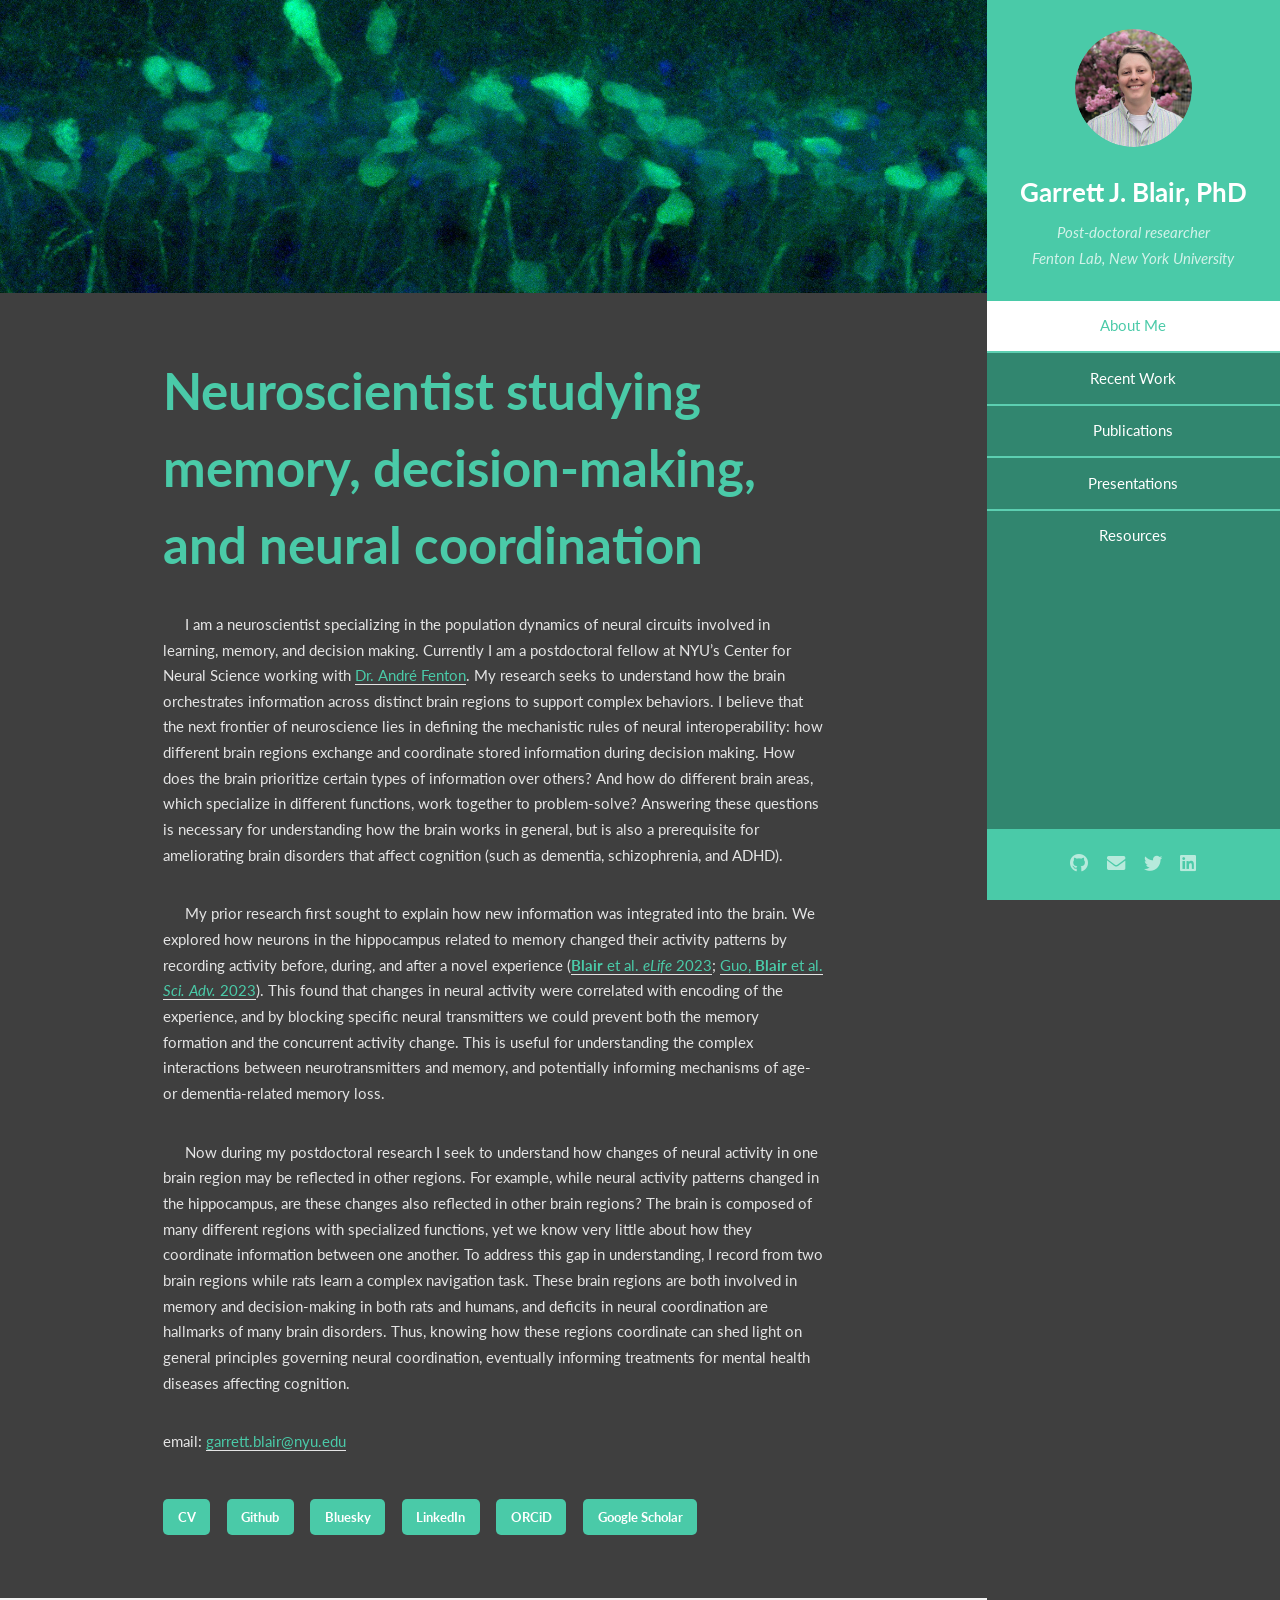
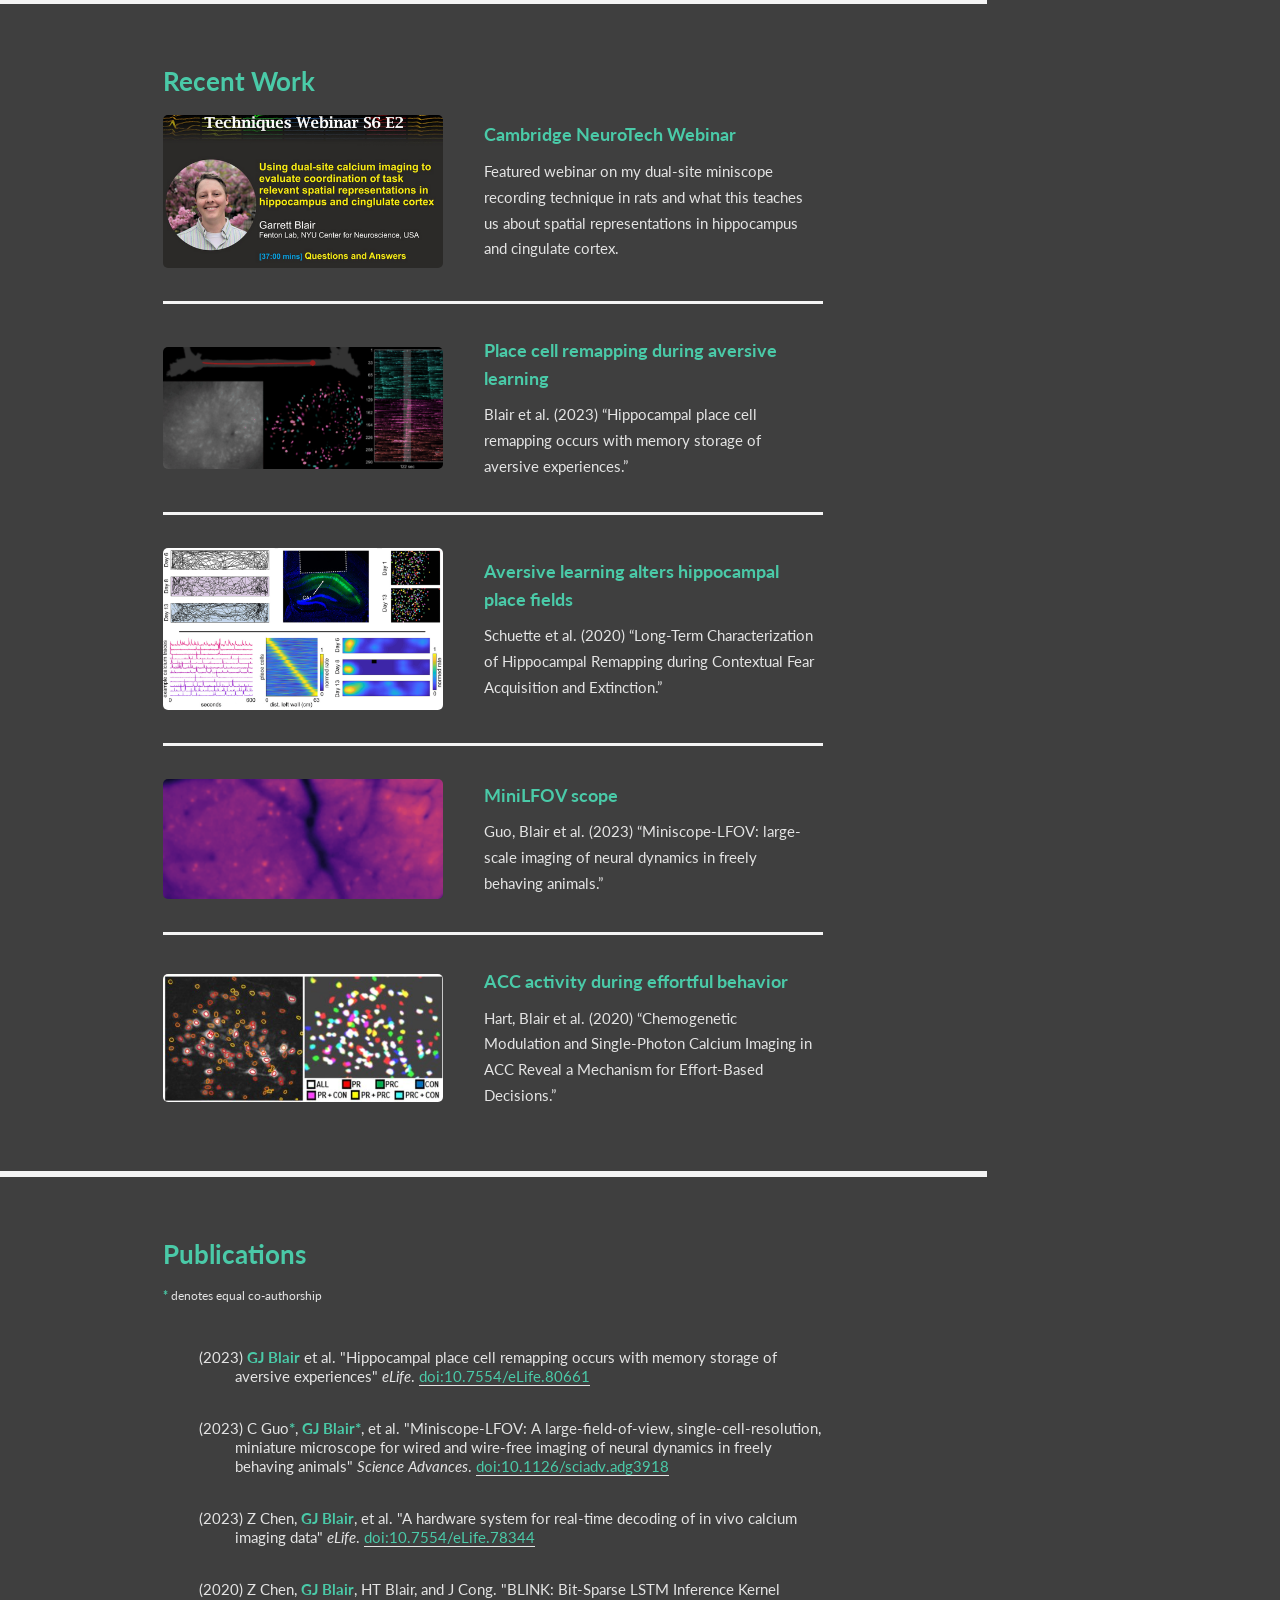
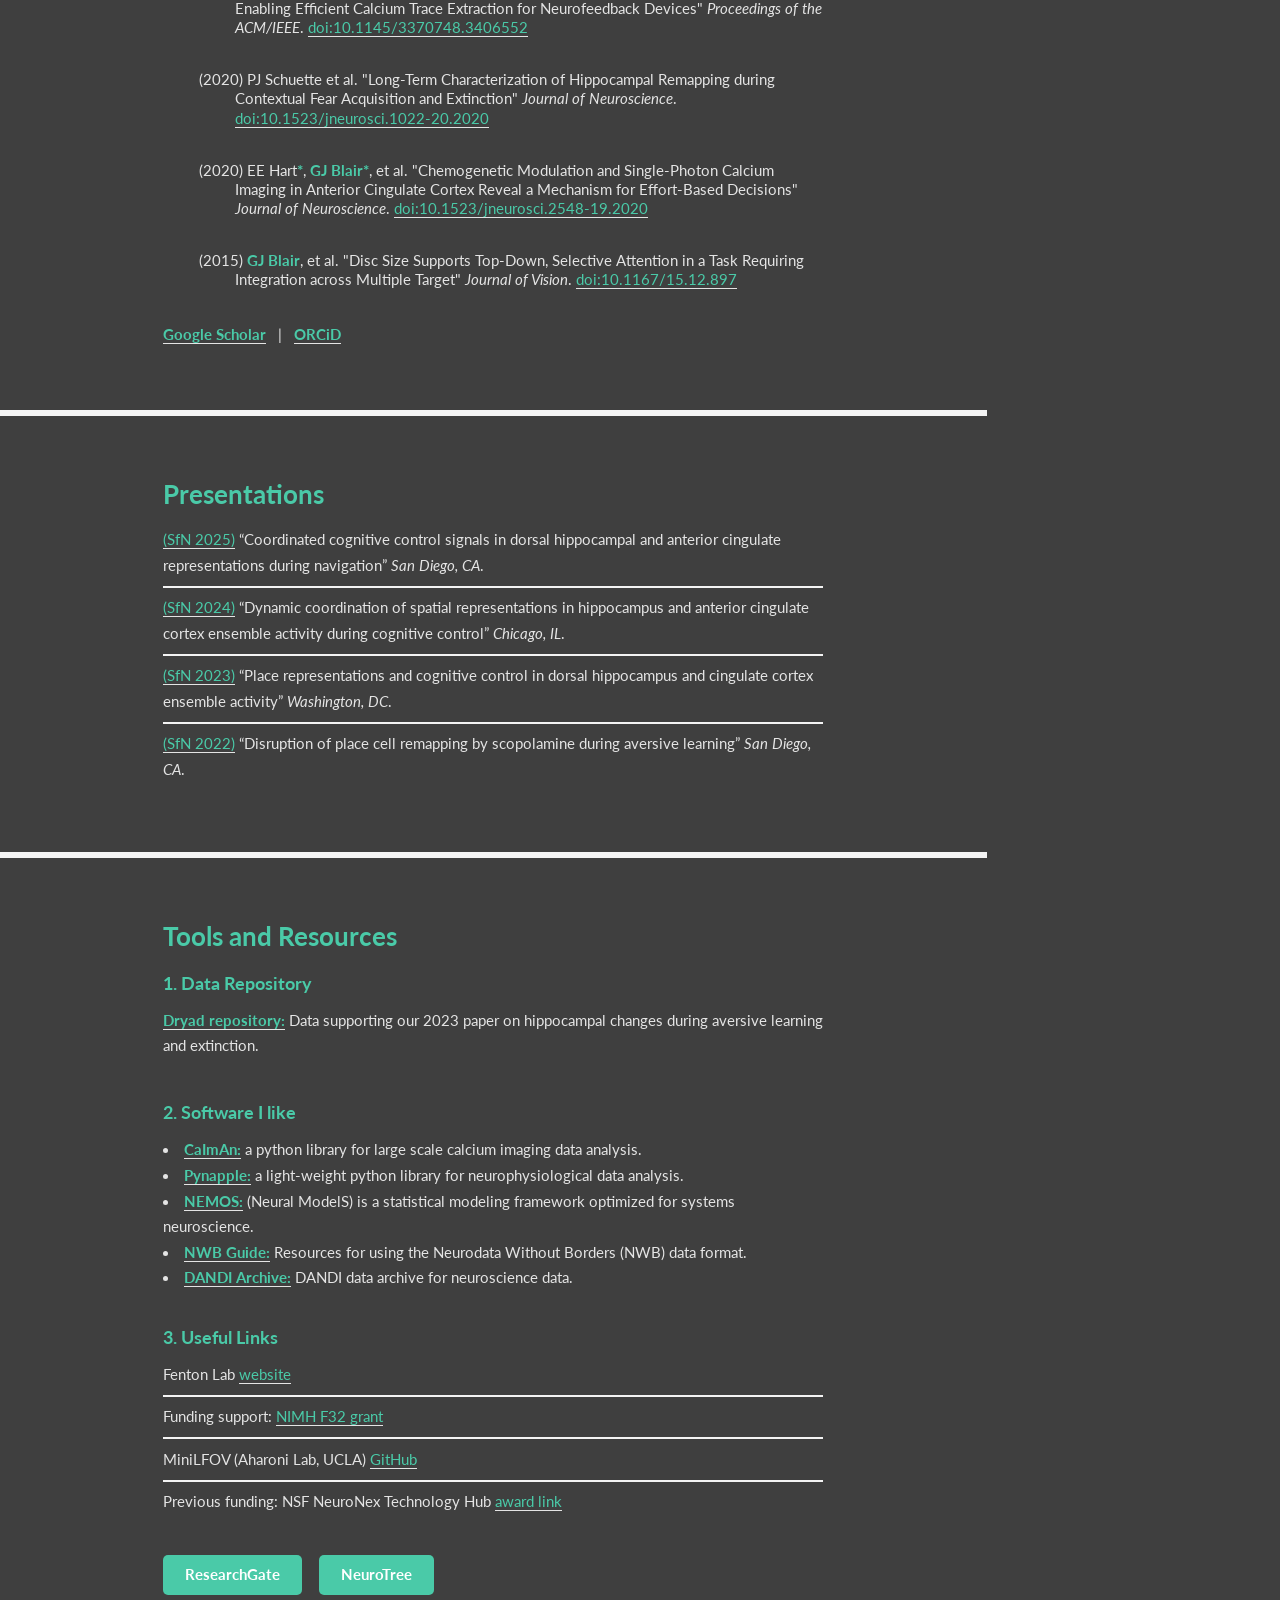
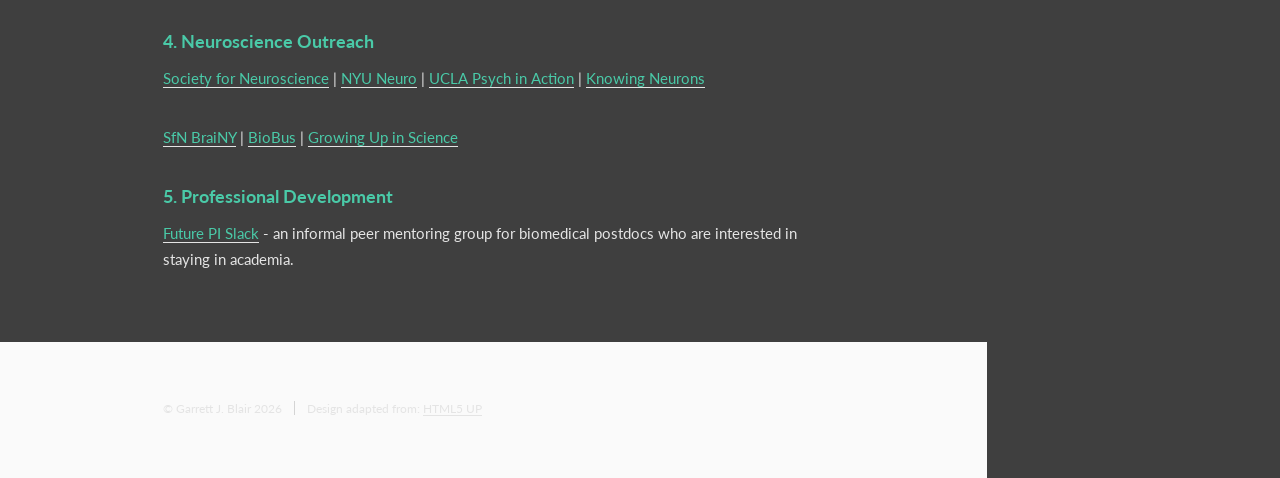
==== commit 44c13b63: "Added new resources links before redesign NWB, pynapple, Caiman, etc" ====
--- a/index.html
+++ b/index.html
@@ -221,12 +221,20 @@
 						<!-- Five -->
 							<section id="five">
 								<div class="container">
-									<h3>Resources</h3>
+									<h3>Tools and Resources</h3>
 									<h4>1. Data Repository</h4>
 									<ul class="alt">
 										<li><a href="https://datadryad.org/dataset/doi:10.5068/D1ZT2S"><b>Dryad repository:</b></a> Data supporting our 2023 paper on hippocampal changes during aversive learning and extinction.</li>
 									</ul>
-									<h4>2. Useful Links</h4>
+									<h4>2. Software I like</h4>
+									<li><a href="https://github.com/flatironinstitute/caiman"><b>CaImAn:</b></a> a python library for large scale calcium imaging data analysis.</li>
+									<li><a href="https://pynapple.org/#"><b>Pynapple:</b></a> a light-weight python library for neurophysiological data analysis.</li>
+									<li><a href="https://nemos-neuro.org/en/latest/index.html"><b>NEMOS:</b></a> (Neural ModelS) is a statistical modeling framework optimized for systems neuroscience.<br></li>
+									<li><a href="https://nwb-guide.readthedocs.io/en/stable/"><b>NWB Guide:</b></a> Resources for using the Neurodata Without Borders (NWB) data format.<br></li>
+									<li><a href="https://docs.dandiarchive.org/"><b>DANDI Archive:</b></a> DANDI data archive for neuroscience data.<br></li>
+									<p></p>
+									
+									<h4>3. Useful Links</h4>
 									<ul class="alt">
 										<li>Fenton Lab <a href="http://www.fentonlab.com/">website</a></li>
 										<li>Funding support: <a href="https://reporter.nih.gov/search/H2fOeGnAIU-FCxfvUIRiIA/projects">NIMH F32 grant</a></li>
@@ -237,15 +245,22 @@
                                         <li><a href="https://www.researchgate.net/profile/Garrett-Blair-2" class="button primary">ResearchGate</a></li>
                                         <li><a href="https://neurotree.org/beta/peopleinfo.php?pid=865145" class="button primary">NeuroTree</a></li>
                                     </ul>
-                                    <h4>3. Neuroscience Outreach</h4>
+                                    <h4>4. Neuroscience Outreach</h4>
 									<p>
 										<a href="https://www.sfn.org/">Society for Neuroscience</a> |
                                         <a href="https://med.nyu.edu/departments-institutes/neuroscience/neuroscience-institute-the-community/public-outreach-science-education">NYU Neuro</a> |
 										<a href="https://www.psychologyinaction.org/">UCLA Psych in Action</a> |
-										<a href="https://knowingneurons.com/">Knowing Neurons</a> |
+										<a href="https://knowingneurons.com/">Knowing Neurons</a>
+									</p>
+									<p>
 										<a href="https://www.comebebrainy.com/">SfN BraiNY</a> |
-										<a href="https://www.biobus.org/events/">BioBus</a>
-									</p>
+										<a href="https://www.biobus.org/events/">BioBus</a> |
+										<a href="https://growingupinscience.org/">Growing Up in Science</a>
+									</p>
+									<h4>5. Professional Development</h4>
+									<ul class="alt">
+										<li><a href="https://futurepislack.wordpress.com/">Future PI Slack</a> - an informal peer mentoring group for biomedical postdocs who are interested in staying in academia.</li>
+									</ul>
                                 </div>
 							</section>
 					</div>
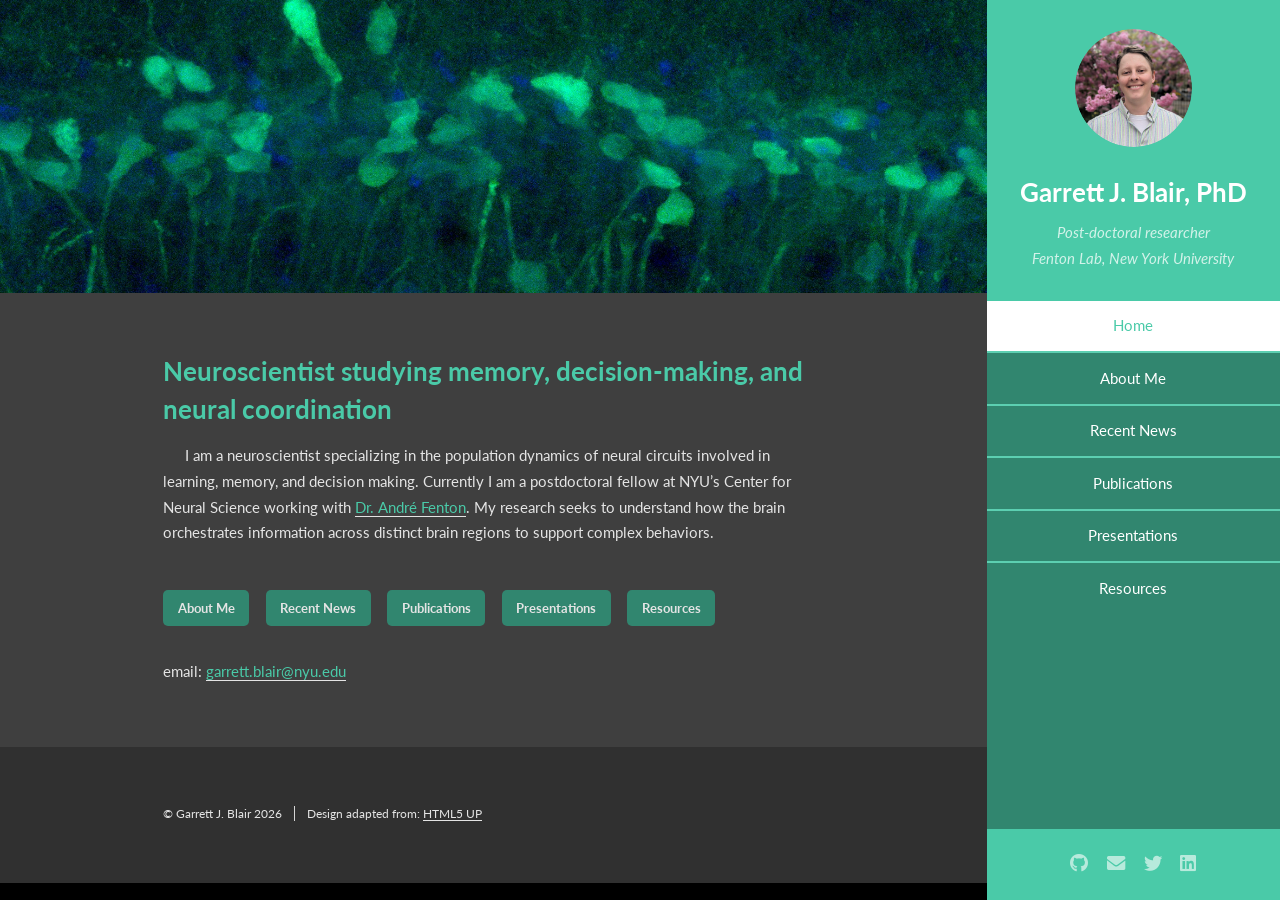
==== commit 108b1cc1: "Overhaul of website splitting sections to multiple pages" ====
--- a/index.html
+++ b/index.html
@@ -18,15 +18,7 @@
 			gtag('js', new Date());
 			gtag('config', 'G-YWKSNGBS6G');
 		</script>
-        <style>
-            body { background-color: #000000 !important; }
-            nav { background-color: #31866f !important; }
-            #wrapper { background-color: #3f3f3f !important; }
-            body, p, li { color: #e4e4e4; } /* body text */
-            /* a { color: #42b394; }  links */
-            strong, b, a { color: #4acaa8; }  /* bolds */
-            h1, h2, h3, h4, h5, h6 { color: #4acaa8; }  /* headings */
-        </style>
+		<link rel="stylesheet" href="assets/css/theme.css" />
 	</head>
 	<body class="is-preload">
 
@@ -34,17 +26,18 @@
 			<section id="header">
 				<header>
 					<span class="image avatar"><img src="images/GB portrait 2024.jpg" alt="Garrett Blair portrait" /></span>
-					<h1 id="logo"><a href="#">Garrett J. Blair, PhD</a></h1>
+					<h1 id="logo"><a href="index.html">Garrett J. Blair, PhD</a></h1>
 					<p>Post-doctoral researcher<br />
 					Fenton Lab, New York University</p>
 				</header>
 				<nav id="nav">
 					<ul>
-						<li><a href="#one" class="active">About Me</a></li>
-						<li><a href="#two">Recent Work</a></li>
-						<li><a href="#three">Publications</a></li>
-						<li><a href="#four">Presentations</a></li>
-						<li><a href="#five">Resources</a></li>
+						<li><a href="index.html" class="active">Home</a></li>
+						<li><a href="about-me.html">About Me</a></li>
+						<li><a href="recent-news.html">Recent News</a></li>
+						<li><a href="publications.html">Publications</a></li>
+						<li><a href="presentations.html">Presentations</a></li>
+						<li><a href="resources.html">Resources</a></li>
 					</ul>
 				</nav>
 				<footer>
@@ -61,208 +54,35 @@
 			<div id="wrapper">
 				<!-- Main -->
 					<div id="main">
-						<!-- One -->
-							<section id="zero">
-								<div class="image main" data-position="center">
-									<img src="images/bg_mobile.jpg" alt="pretty histo image" />
-								</div>
-								<div class="container", id="one">
-									<header class="major">
-										<h2>Neuroscientist studying memory, decision-making, and neural coordination</h2>
-									</header>
-									<!-- <p>
-										I am a postdoctoral fellow at NYU’s Center for Neural Science working with
-										<a href="https://as.nyu.edu/faculty/andre-fenton.html">Dr. Andr&eacute; Fenton</a>.
-										I received a B.S. in Cognitive Science and a B.A. in Spanish Literature from UC Irvine in 2015.
-										I then earned my PhD in Psychology from UCLA (2021) working with
-										<a href="https://www.psych.ucla.edu/faculty-page/tadblair/">Dr. Tad Blair</a>,
-										where I pioneered calcium imaging applications in hippocampus
-										(<a target="_blank" href="https://doi.org/10.7554/eLife.80661"><b>Blair</b> et al. <em>eLife</em> 2023</a>;
-										<a target="_blank" href="https://doi.org/10.1126/sciadv.adg3918">Guo, <b>Blair</b> et al. <em>Sci. Adv.</em> 2023</a>)
-										and anterior cingulate cortex
-										(<a target="_blank" href="https://doi.org/10.1523/jneurosci.2548-19.2020">Hart, <b>Blair</b> et al. <em>JNeuro.</em> 2020</a>)
-										of freely behaving rats to study learning, memory, and decision-making.
-									</p>
-									<p>
-										During postdoctoral research, I study how the hippocampus and cingulate cortex collectively
-										represent task-relevant information by recording from both regions during spatial navigation tasks.
-										Current research is supported by my <a href="https://reporter.nih.gov/search/H2fOeGnAIU-FCxfvUIRiIA/projects" target="_blank">NIH F32 NRSA</a> fellowship.
-										Outside the lab, I enjoy cooking with my wife, exploring New York on walks with our dog,
-										video games, hip-hop, and sci-fi.
-									</p> -->
-									<p>
-										&emsp;&emsp;I am a neuroscientist specializing in the population dynamics of neural circuits involved in learning, memory, and decision making. 
-										Currently I am a postdoctoral fellow at NYU’s Center for Neural Science working with
-										<a href="https://as.nyu.edu/faculty/andre-fenton.html">Dr. Andr&eacute; Fenton</a>. 
-										My research seeks to understand how the brain orchestrates information across distinct brain regions to support complex behaviors. 
-										I believe that the next frontier of neuroscience lies in defining the mechanistic rules of neural interoperability: 
-										how different brain regions exchange and coordinate stored information during decision making. 
-										How does the brain prioritize certain types of information over others? And how do different brain areas, which specialize in different functions, 
-										work together to problem-solve? Answering these questions is necessary for understanding how the brain works in general, 
-										but is also a prerequisite for ameliorating brain disorders that affect cognition (such as dementia, schizophrenia, and ADHD). 
-									</p>
-									<p>
-										&emsp;&emsp;My prior research first sought to explain how new information was integrated into the brain. 
-										We explored how neurons in the hippocampus related to memory changed their activity patterns by recording activity before, during, 
-										and after a novel experience (<a target="_blank" href="https://doi.org/10.7554/eLife.80661"><b>Blair</b> et al. <em>eLife</em> 2023</a>;
-										<a target="_blank" href="https://doi.org/10.1126/sciadv.adg3918">Guo, <b>Blair</b> et al. <em>Sci. Adv.</em> 2023</a>). 
-										This found that changes in neural activity were correlated with encoding of the experience, 
-										and by blocking specific neural transmitters we could prevent both the memory formation and the concurrent activity change. 
-										This is useful for understanding the complex interactions between neurotransmitters and memory, and potentially informing mechanisms of age- or dementia-related memory loss.
-									</p>
-									<p>
-										&emsp;&emsp;Now during my postdoctoral research I seek to understand how changes of neural activity in one brain region may be reflected in other regions. 
-										For example, while neural activity patterns changed in the hippocampus, are these changes also reflected in other brain regions? 
-										The brain is composed of many different regions with specialized functions, yet we know very little about how they coordinate information between one another. 
-										To address this gap in understanding, I record from two brain regions while rats learn a complex navigation task. 
-										These brain regions are both involved in memory and decision-making in both rats and humans, and deficits in neural coordination are hallmarks of many brain disorders. 
-										Thus, knowing how these regions coordinate can shed light on general principles governing neural coordination, 
-										eventually informing treatments for mental health diseases affecting cognition.
-									</p>
-									<p>
-                                        <ul class="icons">
-                                            <!-- <li><a rel="me" href="https://github.com/GarrettBlair" class="icon brands fa-github"><span class="label">Github</span></a></li> -->
-                                            <!-- <li><a rel="me" href="mailto:garrett.blair@nyu.edu" class="icon solid fa-envelope"><span class="label">Email</span></a></li> -->
-                                            <!-- <li><a rel="me" href="https://bsky.app/profile/garrettblair.bsky.social" class="icon brands fa-twitter"><span class="label">Bluesky</span></a></li> -->
-                                            email:  <a href="mailto:garrett.blair@nyu.edu">garrett.blair@nyu.edu</a>
-                                        </ul>
-                                        
-                                    </p>
-									<ul class="actions contact-actions">
-										<li><a href="docs/GJB CV.pdf" class="button primary">CV</a></li>
-										<li><a href="https://github.com/GarrettBlair" class="button primary">Github</a></li>
-										<li><a href="https://bsky.app/profile/garrettblair.bsky.social" class="button primary">Bluesky</a></li>
-										<li><a href="https://www.linkedin.com/in/garrett-blair-98323949/" class="button primary">LinkedIn</a></li>
-										<li><a href="https://orcid.org/0000-0003-2724-8914" class="button primary">ORCiD</a></li>
-										<!-- <li><a href="https://www.researchgate.net/profile/Garrett-Blair-2" class="button primary">ResearchGate</a></li> -->
-										<!-- <li><a href="https://neurotree.org/beta/peopleinfo.php?pid=865145" class="button primary">NeuroTree</a></li> -->
-                                        <li><a href="https://scholar.google.com/citations?hl=en&user=xh8QoIEAAAAJ" class="button primary">Google Scholar</a></li>
-									</ul>
-									<p></p>
-								</div>
-							</section>
-						<!-- Two -->
-							<section id="two">
-								<div class="container">
-									<h3>Recent Work</h3>
-									<!-- <p>Recent things I've done:</p> -->
-									<div class="features">
-										<article>
-											<a target="_blank" href="https://neurons.cambridgeneurotech.com/webinars/s6e2" class="image"><img src="images/thumbs/CNT_webinar.png" alt="Cambeidge Neuro link" /></a>
-											<div class="inner">
-												<h4><a target="_blank" href="https://neurons.cambridgeneurotech.com/webinars/s6e2">Cambridge NeuroTech Webinar</a></h4>
-												<p>Featured webinar on my dual-site miniscope recording technique in rats and what this teaches us about spatial representations in hippocampus and cingulate cortex.</p>
-											</div> <p></p>
-										</article>
-										<article>
-											<a target="_blank" href="https://doi.org/10.7554/eLife.80661" class="image"><img src="images/thumbs/Blair2022_demo.gif" alt="Place cell remapping" /></a>
-											<div class="inner">
-												<h4><a target="_blank" href="https://doi.org/10.7554/eLife.80661">Place cell remapping during aversive learning</a></h4>
-												<p>Blair et al. (2023) “Hippocampal place cell remapping occurs with memory storage of aversive experiences.”</p>
-											</div> <p></p>
-										</article>
-										<article>
-											<a target="_blank" href="https://www.jneurosci.org/content/40/43/8329" class="image"><img src="images/thumbs/Schuette 2020.png" alt="Schuette et al. 2020" /></a>
-											<div class="inner">
-												<h4><a target="_blank" href="https://www.jneurosci.org/content/40/43/8329">Aversive learning alters hippocampal place fields</a></h4>
-												<p>Schuette et al. (2020) “Long-Term Characterization of Hippocampal Remapping during Contextual Fear Acquisition and Extinction.”</p>
-											</div> <p></p>
-										</article>
-										<article>
-											<a target="_blank" href="https://doi.org/10.1126/sciadv.adg3918" class="image"><img src="images/thumbs/lfov_m2.gif" alt="MiniLFOV scope" /></a>
-											<div class="inner">
-												<h4><a target="_blank" href="https://doi.org/10.1126/sciadv.adg3918">MiniLFOV scope</a></h4>
-												<p>Guo, Blair et al. (2023) “Miniscope-LFOV: large-scale imaging of neural dynamics in freely behaving animals.”</p>
-											</div> <p></p>
-										</article>
-										<article>
-											<a target="_blank" href="https://www.jneurosci.org/content/40/29/5628" class="image"><img src="images/thumbs/Hart2020.jpg" alt="ACC example image" /></a>
-											<div class="inner">
-												<h4><a target="_blank" href="https://www.jneurosci.org/content/40/29/5628">ACC activity during effortful behavior</a></h4>
-												<p>Hart, Blair et al. (2020) “Chemogenetic Modulation and Single-Photon Calcium Imaging in ACC Reveal a Mechanism for Effort-Based Decisions.”</p>
-											</div>
-										</article>
-									</div>
-								</div>
-							</section>
-						<!-- Three -->
-							<section id="three">
-								<div class="container">
-									<h3>Publications</h3>
-									<p><sup><b>*</b> denotes equal co-authorship</sup></p>
-									<div class="hangingindent">
-										<p class="hangingindent">(2023) <b>GJ Blair</b> et al. "Hippocampal place cell remapping occurs with memory storage of aversive experiences" <em>eLife</em>. <a target="_blank" href="https://doi.org/10.7554/eLife.80661">doi:10.7554/eLife.80661</a></p>
-										<p class="hangingindent">(2023) C Guo<b>*</b>, <b>GJ Blair*</b>, et al. "Miniscope-LFOV: A large-field-of-view, single-cell-resolution, miniature microscope for wired and wire-free imaging of neural dynamics in freely behaving animals" <em>Science Advances</em>. <a target="_blank" href="https://doi.org/10.1126/sciadv.adg3918">doi:10.1126/sciadv.adg3918</a></p>
-										<p class="hangingindent">(2023) Z Chen, <b>GJ Blair</b>, et al. "A hardware system for real-time decoding of in vivo calcium imaging data" <em>eLife</em>. <a target="_blank" href="https://doi.org/10.7554/eLife.78344">doi:10.7554/eLife.78344</a></p>
-										<p class="hangingindent">(2020) Z Chen, <b>GJ Blair</b>, HT Blair, and J Cong. "BLINK: Bit-Sparse LSTM Inference Kernel Enabling Efficient Calcium Trace Extraction for Neurofeedback Devices" <em>Proceedings of the ACM/IEEE</em>. <a target="_blank" href="https://doi.org/10.1145/3370748.3406552">doi:10.1145/3370748.3406552</a></p>
-										<p class="hangingindent">(2020) PJ Schuette et al. "Long-Term Characterization of Hippocampal Remapping during Contextual Fear Acquisition and Extinction" <em>Journal of Neuroscience</em>. <a target="_blank" href="https://doi.org/10.1523/jneurosci.1022-20.2020">doi:10.1523/jneurosci.1022-20.2020</a></p>
-										<p class="hangingindent">(2020) EE Hart<b>*</b>, <b>GJ Blair*</b>, et al. "Chemogenetic Modulation and Single-Photon Calcium Imaging in Anterior Cingulate Cortex Reveal a Mechanism for Effort-Based Decisions" <em>Journal of Neuroscience</em>. <a target="_blank" href="https://doi.org/10.1523/jneurosci.2548-19.2020">doi:10.1523/jneurosci.2548-19.2020</a></p>
-										<p class="hangingindent">(2015) <b>GJ Blair</b>, et al. "Disc Size Supports Top-Down, Selective Attention in a Task Requiring Integration across Multiple Target" <em>Journal of Vision</em>. <a target="_blank" href="https://doi.org/10.1167/15.12.897">doi:10.1167/15.12.897</a></p>
-									</div>
-									<p>
-										<a target="_blank" href="https://scholar.google.com/citations?hl=en&user=xh8QoIEAAAAJ&view_op=list_works&authuser=1&sortby=pubdate"><b>Google Scholar</b></a>
-										&nbsp;&nbsp;|&nbsp;&nbsp;
-										<a target="_blank" href="https://orcid.org/0000-0003-2724-8914"><b>ORCiD</b></a>
-									</p>
-								</div>
-							</section>
-						<!-- Four -->
-							<section id="four">
-								<div class="container">
-									<h3>Presentations</h3>
-									<ul class="alt">
-										<li><a target="_blank" href="images/fulls/SfN2025.png">(SfN 2025)</a> “Coordinated cognitive control signals in dorsal hippocampal and anterior cingulate representations during navigation” <em>San Diego, CA</em>.</li>
-										<li><a target="_blank" href="images/fulls/SfN2024.png">(SfN 2024)</a> “Dynamic coordination of spatial representations in hippocampus and anterior cingulate cortex ensemble activity during cognitive control” <em>Chicago, IL</em>.</li>
-										<li><a target="_blank" href="images/fulls/SfN2023.png">(SfN 2023)</a> “Place representations and cognitive control in dorsal hippocampus and cingulate cortex ensemble activity” <em>Washington, DC</em>.</li>
-										<li><a target="_blank" href="images/fulls/SfN2022.png">(SfN 2022)</a> “Disruption of place cell remapping by scopolamine during aversive learning” <em>San Diego, CA</em>.</li>
-									</ul>
-								</div>
-							</section>
-						<!-- Five -->
-							<section id="five">
-								<div class="container">
-									<h3>Tools and Resources</h3>
-									<h4>1. Data Repository</h4>
-									<ul class="alt">
-										<li><a href="https://datadryad.org/dataset/doi:10.5068/D1ZT2S"><b>Dryad repository:</b></a> Data supporting our 2023 paper on hippocampal changes during aversive learning and extinction.</li>
-									</ul>
-									<h4>2. Software I like</h4>
-									<li><a href="https://github.com/flatironinstitute/caiman"><b>CaImAn:</b></a> a python library for large scale calcium imaging data analysis.</li>
-									<li><a href="https://pynapple.org/#"><b>Pynapple:</b></a> a light-weight python library for neurophysiological data analysis.</li>
-									<li><a href="https://nemos-neuro.org/en/latest/index.html"><b>NEMOS:</b></a> (Neural ModelS) is a statistical modeling framework optimized for systems neuroscience.<br></li>
-									<li><a href="https://nwb-guide.readthedocs.io/en/stable/"><b>NWB Guide:</b></a> Resources for using the Neurodata Without Borders (NWB) data format.<br></li>
-									<li><a href="https://docs.dandiarchive.org/"><b>DANDI Archive:</b></a> DANDI data archive for neuroscience data.<br></li>
-									<p></p>
-									
-									<h4>3. Useful Links</h4>
-									<ul class="alt">
-										<li>Fenton Lab <a href="http://www.fentonlab.com/">website</a></li>
-										<li>Funding support: <a href="https://reporter.nih.gov/search/H2fOeGnAIU-FCxfvUIRiIA/projects">NIMH F32 grant</a></li>
-										<li>MiniLFOV (Aharoni Lab, UCLA) <a href="https://github.com/Aharoni-Lab/Miniscope-LFOV">GitHub</a> </li>
-										<li>Previous funding: NSF NeuroNex Technology Hub <a href="https://nsf.gov/awardsearch/showAward?AWD_ID=1707408">award link</a></li>
-									</ul>
-									<ul class="actions">
-                                        <li><a href="https://www.researchgate.net/profile/Garrett-Blair-2" class="button primary">ResearchGate</a></li>
-                                        <li><a href="https://neurotree.org/beta/peopleinfo.php?pid=865145" class="button primary">NeuroTree</a></li>
+						<section id="zero">
+							<div class="image main" data-position="center">
+								<img src="images/bg_mobile.jpg" alt="pretty histo image" />
+							</div>
+							<div class="container" id="one">
+								<header class="major">
+									<h3>Neuroscientist studying memory, decision-making, and neural coordination</h3>
+								</header>
+								<p>
+									&emsp;&emsp;I am a neuroscientist specializing in the population dynamics of neural circuits involved in learning, memory, and decision making.
+									Currently I am a postdoctoral fellow at NYU’s Center for Neural Science working with
+									<a href="https://as.nyu.edu/faculty/andre-fenton.html">Dr. Andr&eacute; Fenton</a>. My research seeks to understand how the brain orchestrates 
+									information across distinct brain regions to support complex behaviors.
+								</p>
+								<ul class="actions contact-actions">
+									<li><a href="about-me.html" class="button primary">About Me</a></li>
+									<li><a href="recent-news.html" class="button primary">Recent News</a></li>
+									<li><a href="publications.html" class="button primary">Publications</a></li>
+									<li><a href="presentations.html" class="button primary">Presentations</a></li>
+									<li><a href="resources.html" class="button primary">Resources</a></li>
+								</ul>
+								<p>
+                                    <ul class="icons">
+                                        email:  <a href="mailto:garrett.blair@nyu.edu">garrett.blair@nyu.edu</a>
                                     </ul>
-                                    <h4>4. Neuroscience Outreach</h4>
-									<p>
-										<a href="https://www.sfn.org/">Society for Neuroscience</a> |
-                                        <a href="https://med.nyu.edu/departments-institutes/neuroscience/neuroscience-institute-the-community/public-outreach-science-education">NYU Neuro</a> |
-										<a href="https://www.psychologyinaction.org/">UCLA Psych in Action</a> |
-										<a href="https://knowingneurons.com/">Knowing Neurons</a>
-									</p>
-									<p>
-										<a href="https://www.comebebrainy.com/">SfN BraiNY</a> |
-										<a href="https://www.biobus.org/events/">BioBus</a> |
-										<a href="https://growingupinscience.org/">Growing Up in Science</a>
-									</p>
-									<h4>5. Professional Development</h4>
-									<ul class="alt">
-										<li><a href="https://futurepislack.wordpress.com/">Future PI Slack</a> - an informal peer mentoring group for biomedical postdocs who are interested in staying in academia.</li>
-									</ul>
-                                </div>
-							</section>
+                                </p>
+								<p></p>
+							</div>
+						</section>
 					</div>
 				<!-- Footer -->
 					<section id="footer">
--- a/assets/css/theme.css
+++ b/assets/css/theme.css
@@ -0,0 +1,13 @@
+body { background-color: #000000 !important; }
+nav { background-color: #31866f !important; }
+#wrapper { background-color: #3f3f3f !important; }
+#footer { background-color: #303030 !important; }
+body, p, li { color: #e4e4e4; } /* body text */
+.button.primary { background-color: #31866f; color: #e4e4e4 !important; }  /* button background/text */
+strong, b, a { color: #4acaa8; }  /* bolds */
+/* strong, b, a { color: #4acaa8; }  bolds */
+h1, h2, h3, h4, h5, h6 { color: #4acaa8; }  /* headings */
+ul.alt li, .features article { border-top-color: #31866f !important; }  /* line separators */
+a { border-bottom-color: #e4e4e4 !important; }  /* no underline by default */
+a:hover { border-bottom-color: #4acaa8 !important; }  /* underline on hover */
+.features article .date { color: #e4e4e4; font-size: 0.85em; font-weight: 700; margin: -1.5em 0 1em 0; }  /* Recent News entry dates */
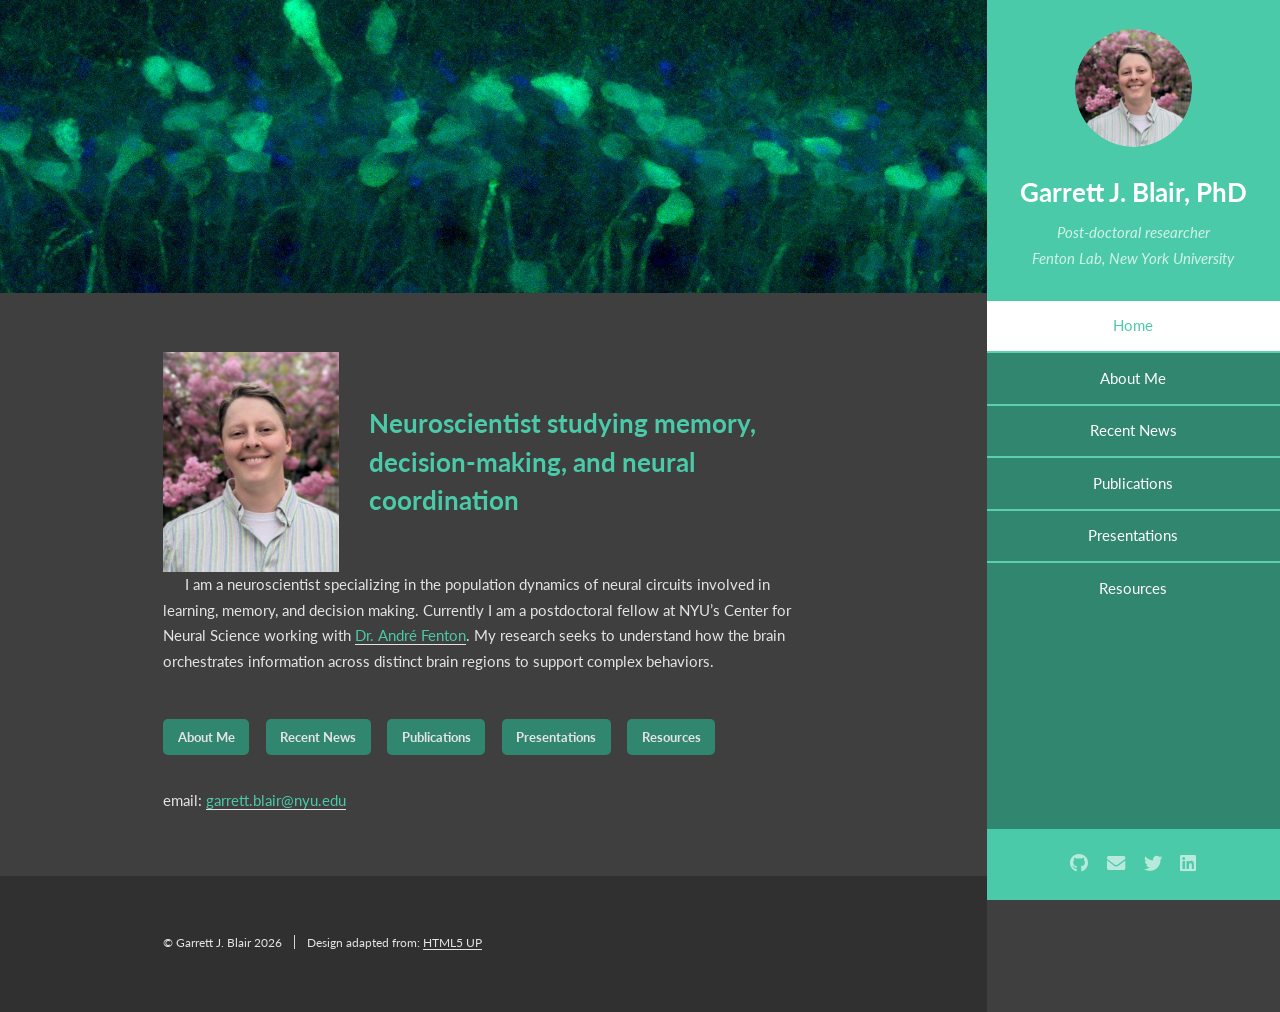
==== commit 8f0590b7: "added gb image on about me" ====
--- a/index.html
+++ b/index.html
@@ -60,7 +60,10 @@
 							</div>
 							<div class="container" id="one">
 								<header class="major">
-									<h3>Neuroscientist studying memory, decision-making, and neural coordination</h3>
+									<div class="profile-heading">
+										<img src="images/GB portrait 2024.jpg" alt="Garrett Blair" />
+										<h3>Neuroscientist studying memory, decision-making, and neural coordination</h3>
+									</div>
 								</header>
 								<p>
 									&emsp;&emsp;I am a neuroscientist specializing in the population dynamics of neural circuits involved in learning, memory, and decision making.
@@ -88,7 +91,7 @@
 					<section id="footer">
 						<div class="container">
 							<ul class="copyright">
-								<li>&copy; Garrett J. Blair 2026</li><li>Design adapted from: <a href="http://html5up.net">HTML5 UP</a></li>
+								<li>&copy; <a href="images/fulls/dance_af.gif" target="_blank" class="easter-egg">Garrett J. Blair 2026</a></li><li>Design adapted from: <a href="http://html5up.net">HTML5 UP</a></li>
 							</ul>
 						</div>
 					</section>
--- a/assets/css/main.css
+++ b/assets/css/main.css
@@ -2738,6 +2738,16 @@
 			width: 48%;
 		}
 
+		.features article .poster-images {
+			display: inline-flex;
+			gap: 1em;
+		}
+
+			.features article .poster-images a {
+				flex: 1;
+				min-width: 0;
+			}
+
 			.features article .image img {
 				display: block;
 				width: 100%;
@@ -3237,6 +3247,10 @@
 				width: 100%;
 			}
 
+			.features article .poster-images {
+				display: flex;
+			}
+
 			.features article .inner {
 				display: block;
 				width: 100%;
--- a/assets/css/theme.css
+++ b/assets/css/theme.css
@@ -9,5 +9,16 @@
 h1, h2, h3, h4, h5, h6 { color: #4acaa8; }  /* headings */
 ul.alt li, .features article { border-top-color: #31866f !important; }  /* line separators */
 a { border-bottom-color: #e4e4e4 !important; }  /* no underline by default */
-a:hover { border-bottom-color: #4acaa8 !important; }  /* underline on hover */
-.features article .date { color: #e4e4e4; font-size: 0.85em; font-weight: 700; margin: -1.5em 0 1em 0; }  /* Recent News entry dates */+a:hover {color:#31866f !important; border-bottom-color: #4acaa8 !important; }  /* underline on hover */
+#footer .easter-egg, #footer .easter-egg:hover { color: inherit !important; border-bottom-color: transparent !important; cursor: default; }  /* hidden gif link in copyright "." */
+
+.features article .date { color: #e4e4e4; font-size: 0.85em; font-weight: 700; margin: -1.5em 0 1em 0; }  /* Recent News entry dates */
+
+.profile-heading { display: flex; align-items: center; gap: 2em; }
+.profile-heading img { width: 12em; aspect-ratio: 4 / 5; object-fit: cover; object-position: center 35%; flex: 0 0 auto; }
+.profile-heading h3 { flex: 1; margin: 0; }
+
+@media screen and (max-width: 736px) {
+	.profile-heading { gap: 1em; }
+	.profile-heading img { width: 7em; }
+}
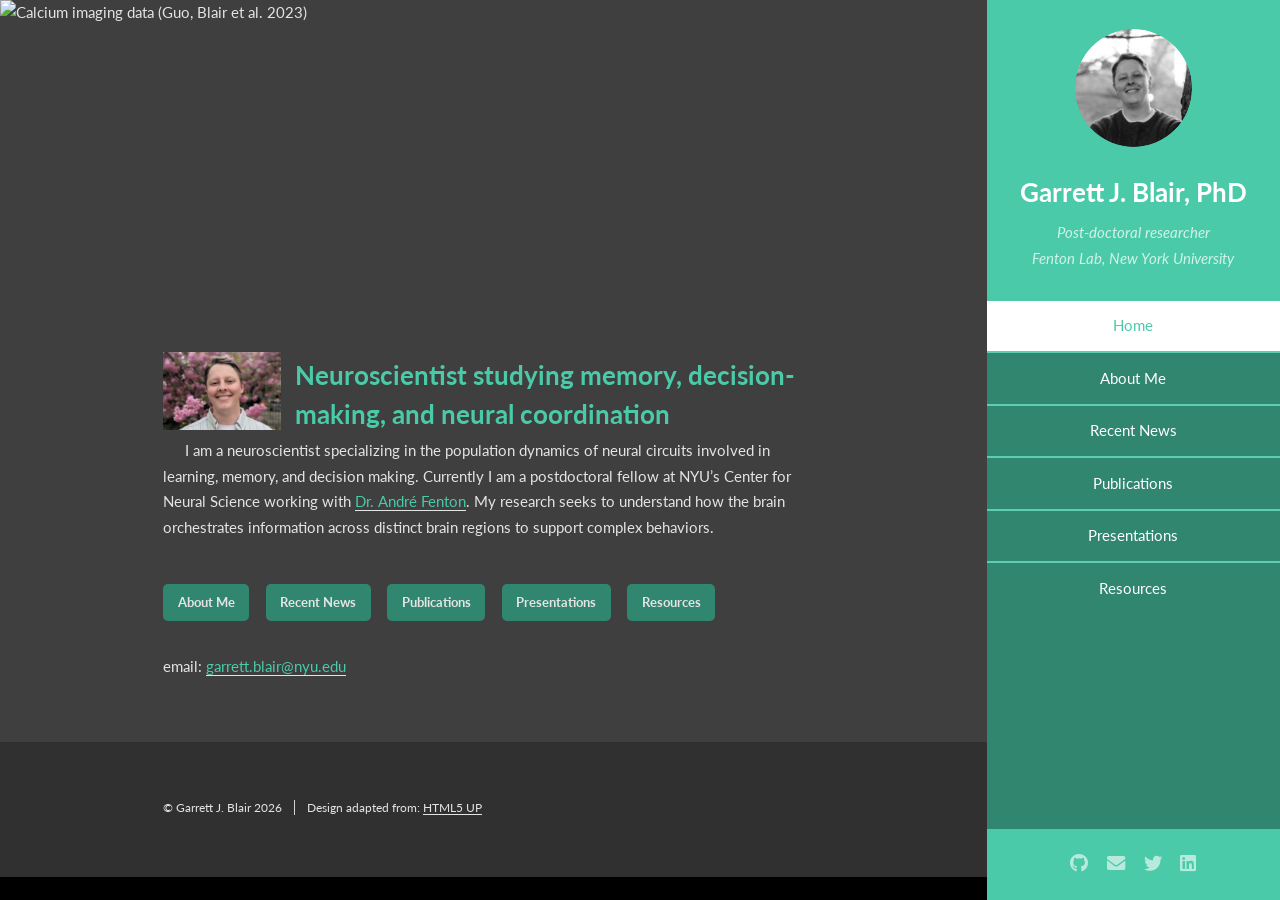
==== commit 783899d0: "Changed profile pic, added ca imaging bg for home/about me" ====
--- a/index.html
+++ b/index.html
@@ -25,7 +25,7 @@
 		<!-- Header -->
 			<section id="header">
 				<header>
-					<span class="image avatar"><img src="images/GB portrait 2024.jpg" alt="Garrett Blair portrait" /></span>
+					<span class="image avatar"><img src="images/gb_centralpark small.jpg" alt="Garrett Blair portrait" /></span>
 					<h1 id="logo"><a href="index.html">Garrett J. Blair, PhD</a></h1>
 					<p>Post-doctoral researcher<br />
 					Fenton Lab, New York University</p>
@@ -56,12 +56,15 @@
 					<div id="main">
 						<section id="zero">
 							<div class="image main" data-position="center">
-								<img src="images/bg_mobile.jpg" alt="pretty histo image" />
+								<img src="images/dff.gif" alt="Calcium imaging data (Guo, Blair et al. 2023)" />
 							</div>
 							<div class="container" id="one">
 								<header class="major">
 									<div class="profile-heading">
-										<img src="images/GB portrait 2024.jpg" alt="Garrett Blair" />
+										<picture>
+											<source media="(max-width: 736px)" srcset="images/GB%20portrait%20mobile.jpg" />
+											<img src="images/GB portrait wide.jpg" alt="Garrett Blair" />
+										</picture>
 										<h3>Neuroscientist studying memory, decision-making, and neural coordination</h3>
 									</div>
 								</header>
--- a/assets/css/theme.css
+++ b/assets/css/theme.css
@@ -14,11 +14,12 @@
 
 .features article .date { color: #e4e4e4; font-size: 0.85em; font-weight: 700; margin: -1.5em 0 1em 0; }  /* Recent News entry dates */
 
-.profile-heading { display: flex; align-items: center; gap: 2em; }
-.profile-heading img { width: 12em; aspect-ratio: 4 / 5; object-fit: cover; object-position: center 35%; flex: 0 0 auto; }
+.profile-heading { display: flex; align-items: center; gap: 1em; }
+.profile-heading picture { flex: 0 0 auto; }
+.profile-heading img { width: 8em; aspect-ratio: auto; object-fit: cover; object-position: center 35%; flex: 0 0 auto; }
 .profile-heading h3 { flex: 1; margin: 0; }
 
 @media screen and (max-width: 736px) {
-	.profile-heading { gap: 1em; }
-	.profile-heading img { width: 7em; }
+	.profile-heading { gap: .5em; }
+	.profile-heading img { width: 5em; aspect-ratio: auto; object-fit: contain; object-position: initial; }
 }
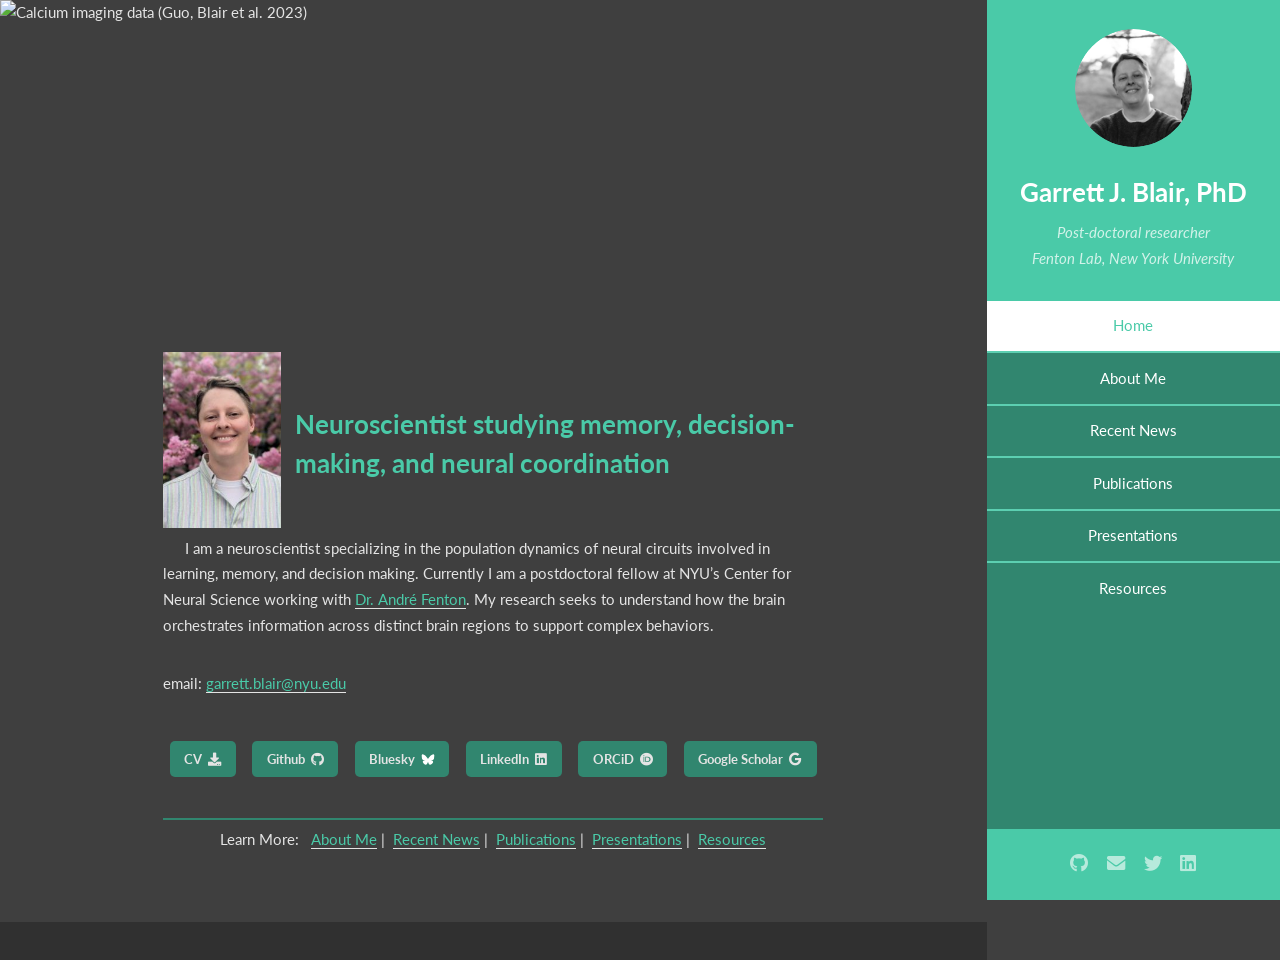
==== commit 6a41f24a: "Added missing icons, reoganized resources, added icons to about me" ====
--- a/index.html
+++ b/index.html
@@ -74,19 +74,29 @@
 									<a href="https://as.nyu.edu/faculty/andre-fenton.html">Dr. Andr&eacute; Fenton</a>. My research seeks to understand how the brain orchestrates 
 									information across distinct brain regions to support complex behaviors.
 								</p>
+								<ul class="icons">
+									email:  <a href="mailto:garrett.blair@nyu.edu">garrett.blair@nyu.edu</a>
+								</ul>
 								<ul class="actions contact-actions">
-									<li><a href="about-me.html" class="button primary">About Me</a></li>
-									<li><a href="recent-news.html" class="button primary">Recent News</a></li>
-									<li><a href="publications.html" class="button primary">Publications</a></li>
-									<li><a href="presentations.html" class="button primary">Presentations</a></li>
-									<li><a href="resources.html" class="button primary">Resources</a></li>
+									<li><a href="docs/GJB CV.pdf" class="button primary">CV &nbsp;<i class="fas fa-download" aria-hidden="true"></i></a></li>
+									<li><a href="https://github.com/GarrettBlair" class="button primary">Github &nbsp;<i class="fab fa-github" aria-hidden="true"></i></a></li>
+									<li><a href="https://bsky.app/profile/garrettblair.bsky.social" class="button primary">Bluesky &nbsp;<img src="images/bluesky.svg" alt="" class="button-icon" /></a></li>
+									<li><a href="https://www.linkedin.com/in/garrett-blair-98323949/" class="button primary">LinkedIn &nbsp;<i class="fab fa-linkedin" aria-hidden="true"></i></a></li>
+									<li><a href="https://orcid.org/0000-0003-2724-8914" class="button primary">ORCiD &nbsp;<i class="fab fa-orcid" aria-hidden="true"></i></a></li>
+                                    <li><a href="https://scholar.google.com/citations?hl=en&user=xh8QoIEAAAAJ" class="button primary">Google Scholar &nbsp;<i class="fab fa-google" aria-hidden="true"></i></a></li>
 								</ul>
-								<p>
-                                    <ul class="icons">
-                                        email:  <a href="mailto:garrett.blair@nyu.edu">garrett.blair@nyu.edu</a>
-                                    </ul>
-                                </p>
-								<p></p>
+								<p>	</p>
+								<ul class="alt" style="text-align: center;">
+									<li></li>
+									<li>Learn More: &nbsp;
+										<a href="about-me.html">About Me</a>&nbsp;|&nbsp;
+										<a href="recent-news.html">Recent News</a>&nbsp;|&nbsp;
+										<a href="publications.html">Publications</a>&nbsp;|&nbsp;
+										<a href="presentations.html">Presentations</a>&nbsp;|&nbsp;
+										<a href="resources.html">Resources</a>
+									</li>
+								</ul>
+								
 							</div>
 						</section>
 					</div>
--- a/assets/css/theme.css
+++ b/assets/css/theme.css
@@ -19,6 +19,28 @@
 .profile-heading img { width: 8em; aspect-ratio: auto; object-fit: cover; object-position: center 35%; flex: 0 0 auto; }
 .profile-heading h3 { flex: 1; margin: 0; }
 
+.contact-actions { justify-content: center; }
+.contact-actions .button-icon {
+	width: 1em;
+	height: 1em;
+	vertical-align: -0.15em;
+	filter: brightness(0) invert(1);
+}
+
+.resource-list .resource-item {
+	display: grid;
+	grid-template-columns: minmax(0, 1fr) minmax(0, 3fr);
+	align-items: center;
+	gap: 1em;
+}
+.resource-list .resource-item.no-logo { grid-template-columns: 1fr; }
+.resource-list .resource-item img {
+	justify-self: center;
+	max-width: 100%;
+	max-height: 4em;
+	object-fit: contain;
+}
+
 @media screen and (max-width: 736px) {
 	.profile-heading { gap: .5em; }
 	.profile-heading img { width: 5em; aspect-ratio: auto; object-fit: contain; object-position: initial; }
